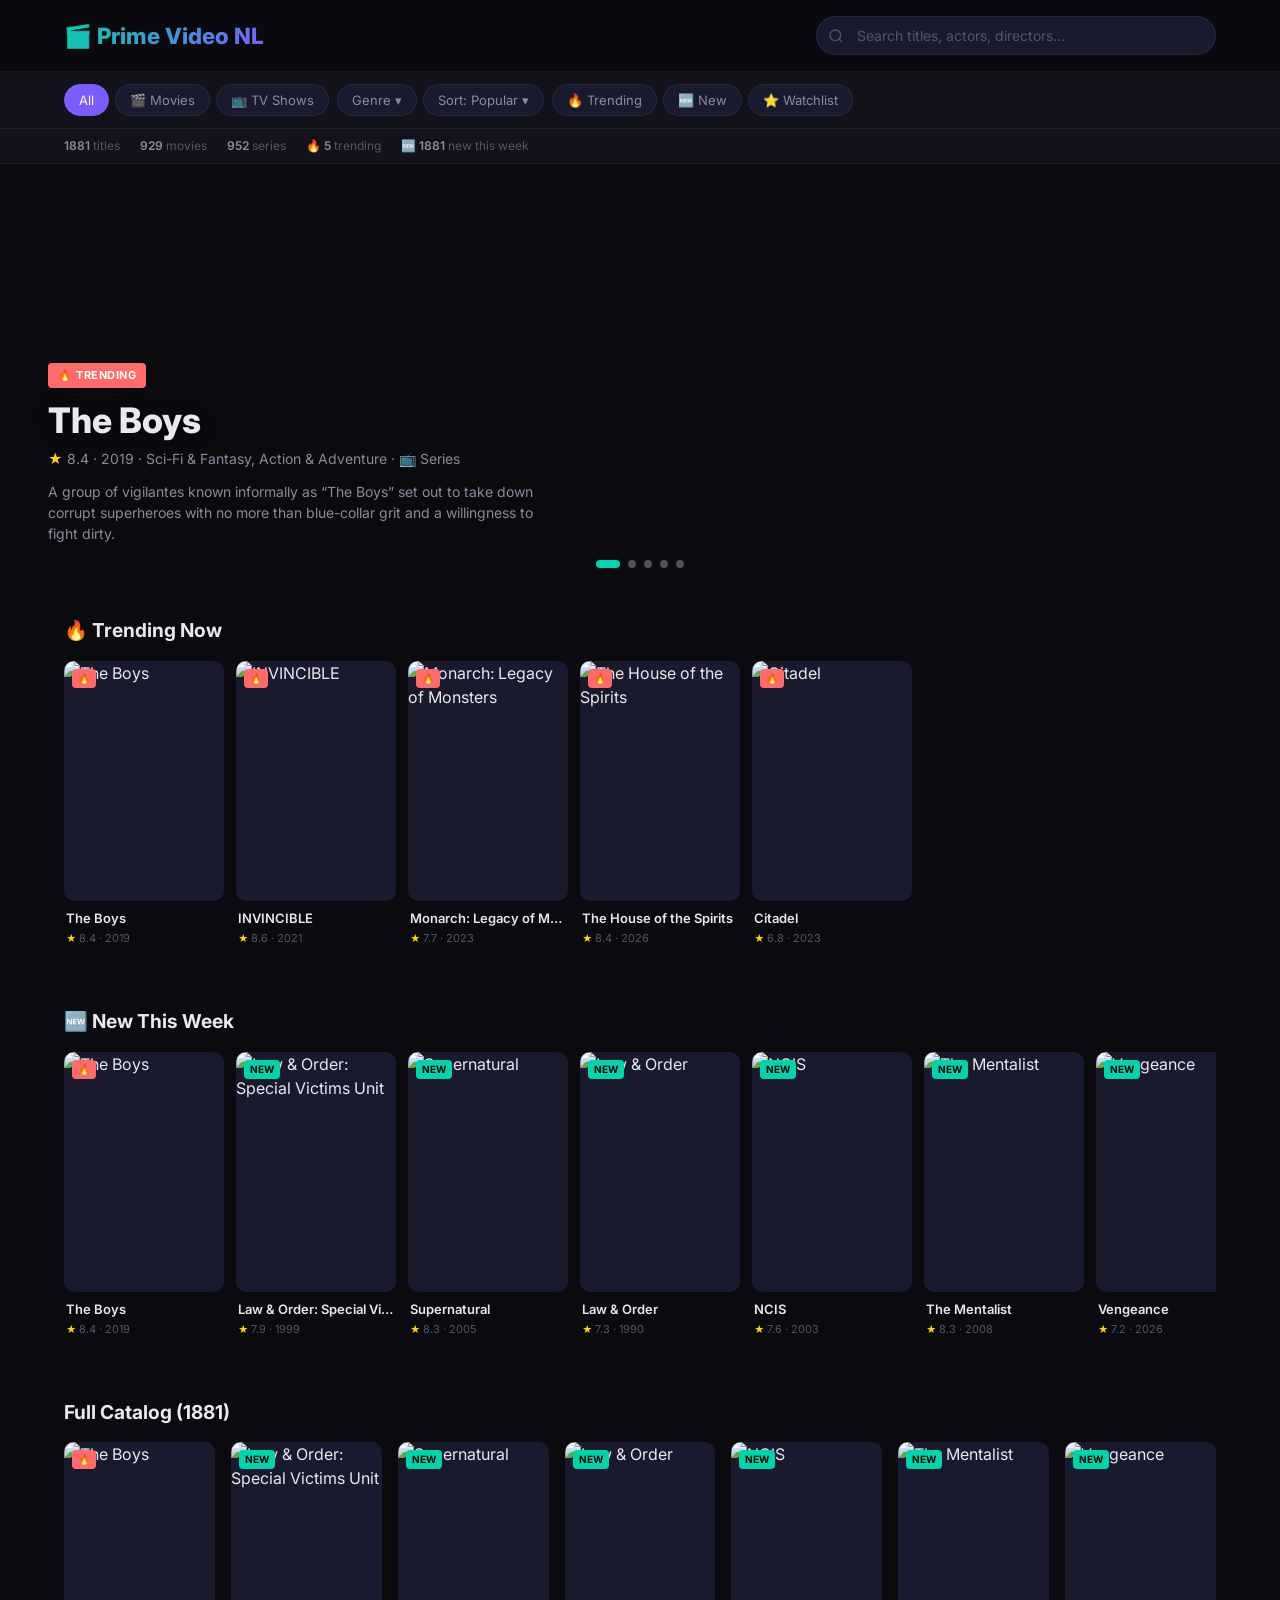
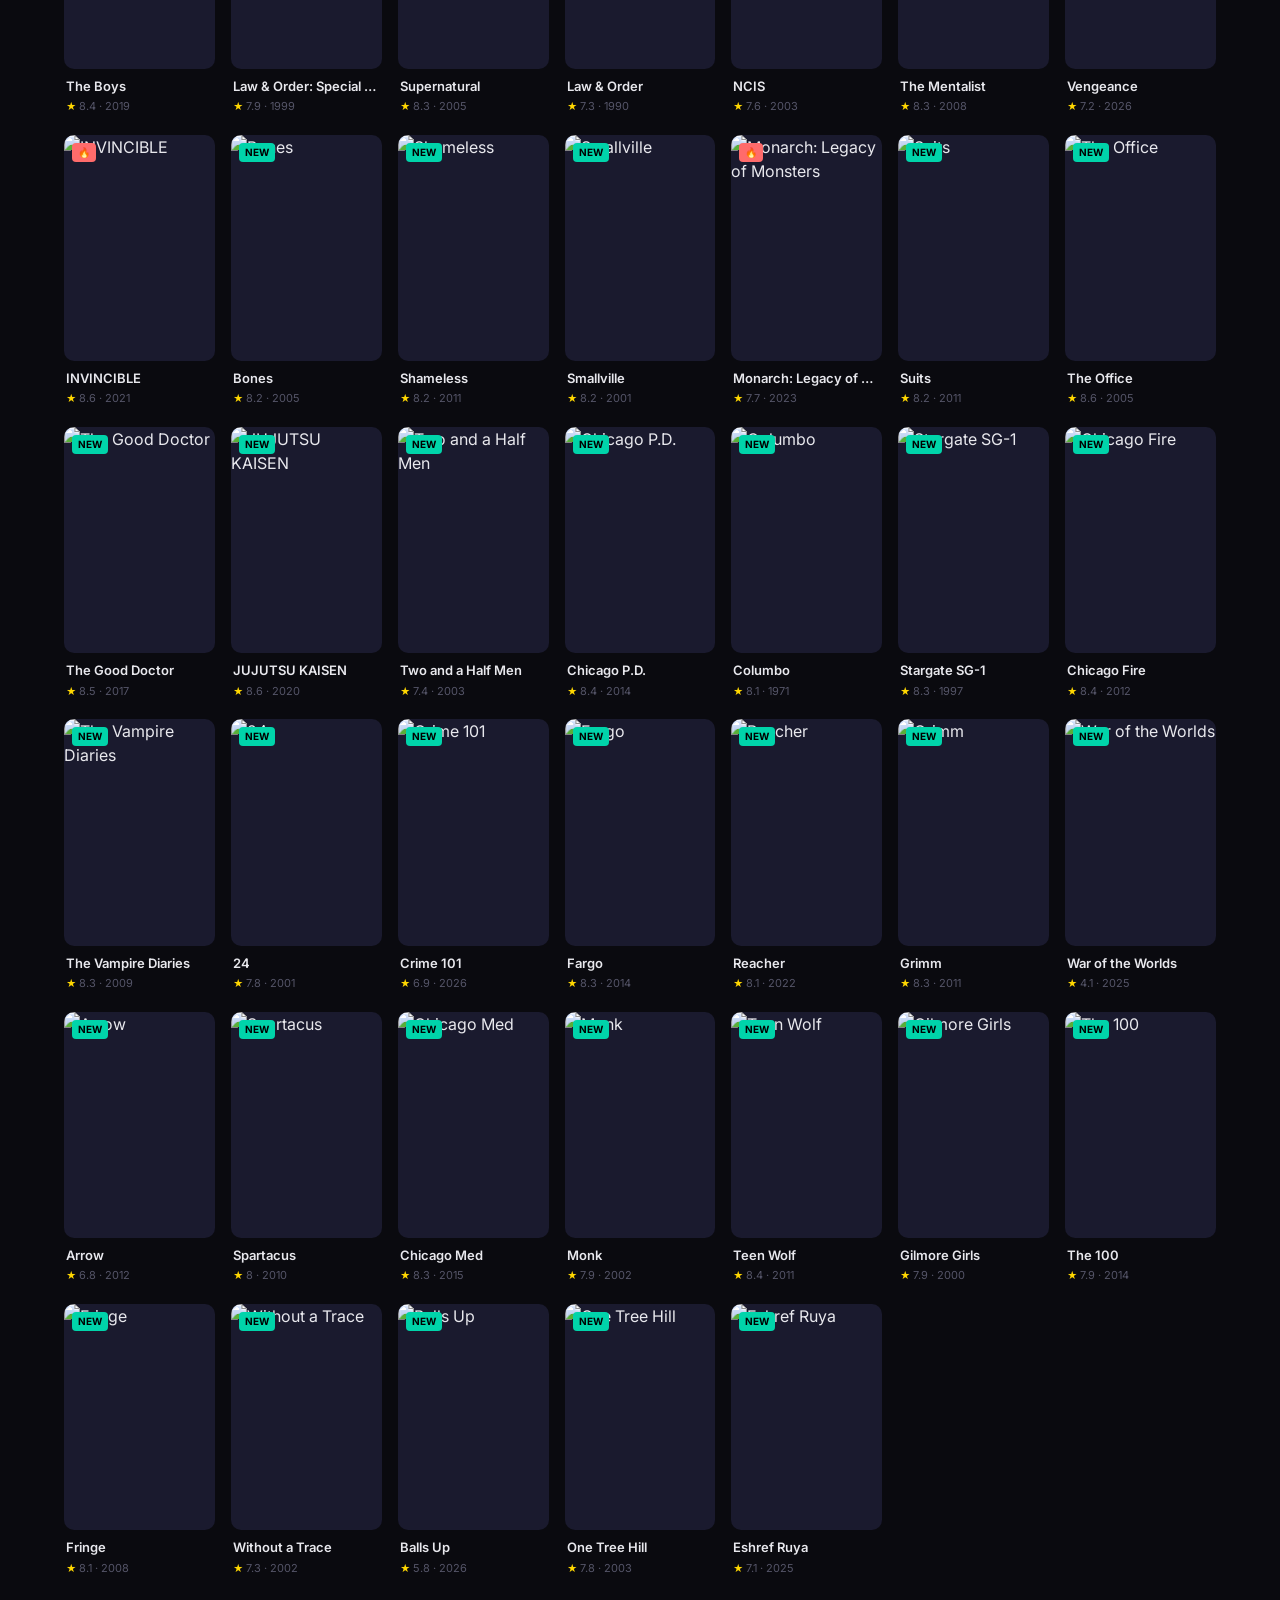
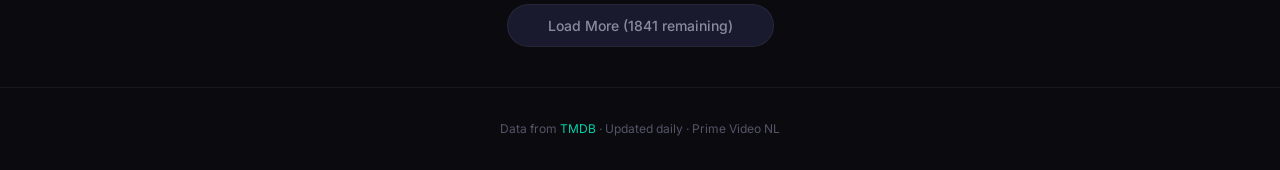
==== index.html @ 51426abf "deploy: a7b4144f5200e7c474546b7147418ed221a0f0f1" ====
<!DOCTYPE html>
<html lang="en">
<head>
    <meta charset="UTF-8">
    <meta name="viewport" content="width=device-width, initial-scale=1.0">
    <title>Prime Video NL — What's New</title>
    <meta name="description" content="Browse the full Amazon Prime Video Netherlands catalog. Discover new movies, trending series, and hidden gems updated daily.">
    <link rel="preconnect" href="https://fonts.googleapis.com">
    <link rel="preconnect" href="https://fonts.gstatic.com" crossorigin>
    <link href="https://fonts.googleapis.com/css2?family=Inter:wght@400;500;600;700;800&display=swap" rel="stylesheet">
    <link rel="stylesheet" href="style.css">
</head>
<body>
    <!-- Header -->
    <header class="header" id="header">
        <div class="header-inner">
            <h1 class="logo">🎬 Prime Video NL</h1>
            <div class="header-actions">
                <div class="search-box">
                    <svg class="search-icon" viewBox="0 0 24 24" fill="none" stroke="currentColor" stroke-width="2"><circle cx="11" cy="11" r="8"/><path d="m21 21-4.35-4.35"/></svg>
                    <input type="text" id="searchInput" placeholder="Search titles, actors, directors…" autocomplete="off">
                </div>
            </div>
        </div>
    </header>

    <!-- Filters -->
    <nav class="filters" id="filters">
        <div class="filters-inner">
            <div class="filter-group">
                <button class="filter-btn active" data-filter="all" id="filterAll">All</button>
                <button class="filter-btn" data-filter="movie" id="filterMovies">🎬 Movies</button>
                <button class="filter-btn" data-filter="tv" id="filterTV">📺 TV Shows</button>
            </div>
            <div class="filter-group">
                <div class="dropdown" id="genreDropdown">
                    <button class="dropdown-btn" id="genreBtn">Genre ▾</button>
                    <div class="dropdown-menu" id="genreMenu"></div>
                </div>
                <div class="dropdown" id="sortDropdown">
                    <button class="dropdown-btn" id="sortBtn">Sort: Popular ▾</button>
                    <div class="dropdown-menu" id="sortMenu">
                        <button class="dropdown-item active" data-sort="popularity">Popular</button>
                        <button class="dropdown-item" data-sort="rating">Top Rated</button>
                        <button class="dropdown-item" data-sort="newest">Newest</button>
                        <button class="dropdown-item" data-sort="az">A → Z</button>
                    </div>
                </div>
            </div>
            <div class="filter-group">
                <button class="filter-btn" id="filterTrending" data-filter="trending">🔥 Trending</button>
                <button class="filter-btn" id="filterNew" data-filter="new">🆕 New</button>
                <button class="filter-btn" id="filterWatchlist" data-filter="watchlist">⭐ Watchlist</button>
            </div>
        </div>
    </nav>

    <!-- Stats Bar -->
    <div class="stats-bar" id="statsBar">
        <div class="stats-inner">
            <span class="stat" id="statTotal"></span>
            <span class="stat" id="statMovies"></span>
            <span class="stat" id="statShows"></span>
            <span class="stat" id="statTrending"></span>
            <span class="stat" id="statNew"></span>
        </div>
    </div>

    <!-- Hero Carousel (Trending) -->
    <section class="hero-section" id="heroSection">
        <div class="hero-carousel" id="heroCarousel"></div>
        <div class="hero-dots" id="heroDots"></div>
    </section>

    <!-- Trending Row -->
    <section class="section" id="trendingSection">
        <h2 class="section-title">🔥 Trending Now</h2>
        <div class="scroll-row" id="trendingRow"></div>
    </section>

    <!-- New This Week -->
    <section class="section" id="newSection">
        <h2 class="section-title">🆕 New This Week</h2>
        <div class="scroll-row" id="newRow"></div>
    </section>

    <!-- Full Catalog Grid -->
    <section class="section" id="catalogSection">
        <h2 class="section-title" id="catalogTitle">Full Catalog</h2>
        <div class="poster-grid" id="catalogGrid"></div>
        <div class="load-more-wrap">
            <button class="load-more-btn" id="loadMoreBtn">Load More</button>
        </div>
    </section>

    <!-- Detail Modal -->
    <div class="modal-overlay" id="modalOverlay">
        <div class="modal" id="modal">
            <button class="modal-close" id="modalClose">✕</button>
            <div class="modal-backdrop" id="modalBackdrop"></div>
            <div class="modal-content" id="modalContent"></div>
        </div>
    </div>

    <!-- Footer -->
    <footer class="footer">
        <p>Data from <a href="https://www.themoviedb.org/" target="_blank" rel="noopener">TMDB</a> · Updated daily · Prime Video NL</p>
    </footer>

    <script src="app.js"></script>
</body>
</html>
---- style.css ----
/* ── Design Tokens ────────────────────────────────────────────── */
:root {
    --bg-primary: #0a0a0f;
    --bg-secondary: #12121a;
    --bg-card: #1a1a2e;
    --bg-card-hover: #222240;
    --text-primary: #e8e8ed;
    --text-secondary: #8b8b9e;
    --text-muted: #555568;
    --accent-primary: #00d4aa;
    --accent-secondary: #7c5cfc;
    --accent-hot: #ff6b6b;
    --accent-gold: #ffd700;
    --border-subtle: rgba(255, 255, 255, 0.06);
    --glass: rgba(18, 18, 26, 0.85);
    --glass-border: rgba(255, 255, 255, 0.08);
    --radius-sm: 6px;
    --radius-md: 10px;
    --radius-lg: 16px;
    --shadow-card: 0 4px 24px rgba(0, 0, 0, 0.4);
    --shadow-hover: 0 8px 40px rgba(124, 92, 252, 0.15);
    --transition: 0.25s cubic-bezier(0.4, 0, 0.2, 1);
}

/* ── Reset & Base ─────────────────────────────────────────────── */
*, *::before, *::after { box-sizing: border-box; margin: 0; padding: 0; }

html {
    scroll-behavior: smooth;
    -webkit-font-smoothing: antialiased;
}

body {
    font-family: 'Inter', -apple-system, BlinkMacSystemFont, 'Segoe UI', sans-serif;
    background: var(--bg-primary);
    color: var(--text-primary);
    line-height: 1.5;
    min-height: 100vh;
}

a { color: var(--accent-primary); text-decoration: none; }
a:hover { text-decoration: underline; }

/* ── Header ───────────────────────────────────────────────────── */
.header {
    background: linear-gradient(180deg, rgba(10, 10, 15, 0.95), rgba(10, 10, 15, 0.8));
    backdrop-filter: blur(20px);
    border-bottom: 1px solid var(--border-subtle);
    position: sticky;
    top: 0;
    z-index: 100;
}

.header-inner {
    max-width: 1200px;
    margin: 0 auto;
    padding: 16px 24px;
    display: flex;
    align-items: center;
    justify-content: space-between;
    gap: 16px;
    flex-wrap: wrap;
}

.logo {
    font-size: 1.4rem;
    font-weight: 800;
    background: linear-gradient(135deg, var(--accent-primary), var(--accent-secondary));
    -webkit-background-clip: text;
    -webkit-text-fill-color: transparent;
    background-clip: text;
    white-space: nowrap;
}

.header-actions {
    display: flex;
    align-items: center;
    gap: 12px;
    flex: 1;
    max-width: 400px;
}

.search-box {
    position: relative;
    flex: 1;
}

.search-icon {
    position: absolute;
    left: 12px;
    top: 50%;
    transform: translateY(-50%);
    width: 16px;
    height: 16px;
    color: var(--text-muted);
    pointer-events: none;
}

.search-box input {
    width: 100%;
    padding: 10px 16px 10px 40px;
    background: var(--bg-card);
    border: 1px solid var(--border-subtle);
    border-radius: 24px;
    color: var(--text-primary);
    font-size: 14px;
    font-family: inherit;
    outline: none;
    transition: var(--transition);
}

.search-box input:focus {
    border-color: var(--accent-secondary);
    box-shadow: 0 0 0 3px rgba(124, 92, 252, 0.15);
}

.search-box input::placeholder { color: var(--text-muted); }

/* ── Filters ──────────────────────────────────────────────────── */
.filters {
    background: var(--bg-secondary);
    border-bottom: 1px solid var(--border-subtle);
    position: sticky;
    top: 60px;
    z-index: 90;
}

.filters-inner {
    max-width: 1200px;
    margin: 0 auto;
    padding: 12px 24px;
    display: flex;
    gap: 8px;
    align-items: center;
    flex-wrap: wrap;
}

.filter-group {
    display: flex;
    gap: 6px;
    align-items: center;
}

.filter-btn {
    padding: 7px 14px;
    background: var(--bg-card);
    border: 1px solid var(--border-subtle);
    border-radius: 20px;
    color: var(--text-secondary);
    font-size: 13px;
    font-family: inherit;
    cursor: pointer;
    transition: var(--transition);
    white-space: nowrap;
}

.filter-btn:hover {
    background: var(--bg-card-hover);
    color: var(--text-primary);
}

.filter-btn.active {
    background: var(--accent-secondary);
    border-color: var(--accent-secondary);
    color: #fff;
}

/* Dropdown */
.dropdown {
    position: relative;
}

.dropdown-btn {
    padding: 7px 14px;
    background: var(--bg-card);
    border: 1px solid var(--border-subtle);
    border-radius: 20px;
    color: var(--text-secondary);
    font-size: 13px;
    font-family: inherit;
    cursor: pointer;
    transition: var(--transition);
    white-space: nowrap;
}

.dropdown-btn:hover {
    background: var(--bg-card-hover);
    color: var(--text-primary);
}

.dropdown-menu {
    display: none;
    position: absolute;
    top: calc(100% + 6px);
    left: 0;
    min-width: 180px;
    max-height: 320px;
    overflow-y: auto;
    background: var(--bg-card);
    border: 1px solid var(--glass-border);
    border-radius: var(--radius-md);
    box-shadow: var(--shadow-card);
    z-index: 9999;
    padding: 4px;
}

.dropdown.open .dropdown-menu { display: block; }

.dropdown-item {
    display: block;
    width: 100%;
    padding: 8px 12px;
    background: none;
    border: none;
    border-radius: var(--radius-sm);
    color: var(--text-secondary);
    font-size: 13px;
    font-family: inherit;
    text-align: left;
    cursor: pointer;
    transition: var(--transition);
}

.dropdown-item:hover {
    background: var(--bg-card-hover);
    color: var(--text-primary);
}

.dropdown-item.active {
    color: var(--accent-primary);
    font-weight: 600;
}

/* ── Stats Bar ────────────────────────────────────────────────── */
.stats-bar {
    background: var(--bg-secondary);
    border-bottom: 1px solid var(--border-subtle);
}

.stats-inner {
    max-width: 1200px;
    margin: 0 auto;
    padding: 8px 24px;
    display: flex;
    gap: 20px;
    flex-wrap: wrap;
}

.stat {
    font-size: 12px;
    color: var(--text-muted);
}

.stat strong {
    color: var(--text-secondary);
    font-weight: 600;
}

/* ── Hero Carousel ────────────────────────────────────────────── */
.hero-section {
    position: relative;
    overflow: hidden;
    height: 420px;
}

.hero-carousel {
    display: flex;
    transition: transform 0.6s cubic-bezier(0.4, 0, 0.2, 1);
    height: 100%;
}

.hero-slide {
    min-width: 100%;
    position: relative;
    display: flex;
    align-items: flex-end;
}

.hero-slide-bg {
    position: absolute;
    inset: 0;
    background-size: cover;
    background-position: center top;
}

.hero-slide-bg::after {
    content: '';
    position: absolute;
    inset: 0;
    background: linear-gradient(0deg, var(--bg-primary) 0%, rgba(10,10,15,0.4) 50%, rgba(10,10,15,0.2) 100%);
}

.hero-slide-content {
    position: relative;
    z-index: 2;
    padding: 40px 48px;
    max-width: 600px;
}

.hero-badge {
    display: inline-block;
    padding: 4px 10px;
    background: var(--accent-hot);
    border-radius: 4px;
    font-size: 11px;
    font-weight: 700;
    text-transform: uppercase;
    letter-spacing: 0.5px;
    color: #fff;
    margin-bottom: 12px;
}

.hero-title {
    font-size: 2.2rem;
    font-weight: 800;
    line-height: 1.15;
    margin-bottom: 8px;
    text-shadow: 0 2px 12px rgba(0,0,0,0.5);
}

.hero-meta {
    font-size: 14px;
    color: var(--text-secondary);
    margin-bottom: 12px;
}

.hero-meta .rating-star { color: var(--accent-gold); }

.hero-overview {
    font-size: 14px;
    color: var(--text-secondary);
    line-height: 1.5;
    display: -webkit-box;
    -webkit-line-clamp: 3;
    -webkit-box-orient: vertical;
    overflow: hidden;
}

.hero-dots {
    position: absolute;
    bottom: 16px;
    left: 50%;
    transform: translateX(-50%);
    display: flex;
    gap: 8px;
    z-index: 5;
}

.hero-dot {
    width: 8px;
    height: 8px;
    border-radius: 50%;
    background: rgba(255,255,255,0.3);
    cursor: pointer;
    transition: var(--transition);
}

.hero-dot.active {
    background: var(--accent-primary);
    width: 24px;
    border-radius: 4px;
}

/* ── Sections ─────────────────────────────────────────────────── */
.section {
    max-width: 1200px;
    margin: 0 auto;
    padding: 32px 24px 16px;
}

.section-title {
    font-size: 1.2rem;
    font-weight: 700;
    margin-bottom: 16px;
    color: var(--text-primary);
}

/* ── Scroll Row (Netflix-style) ───────────────────────────────── */
.scroll-row {
    display: flex;
    gap: 12px;
    overflow-x: auto;
    scroll-snap-type: x mandatory;
    -webkit-overflow-scrolling: touch;
    padding-bottom: 8px;
}

.scroll-row::-webkit-scrollbar { height: 4px; }
.scroll-row::-webkit-scrollbar-track { background: transparent; }
.scroll-row::-webkit-scrollbar-thumb { background: var(--border-subtle); border-radius: 2px; }

/* ── Poster Card ──────────────────────────────────────────────── */
.poster-card {
    flex-shrink: 0;
    width: 160px;
    scroll-snap-align: start;
    cursor: pointer;
    transition: var(--transition);
    position: relative;
}

.poster-card:hover {
    transform: scale(1.05);
    z-index: 5;
}

.poster-card:hover .poster-img {
    box-shadow: var(--shadow-hover);
}

.poster-img {
    width: 100%;
    aspect-ratio: 2/3;
    object-fit: cover;
    border-radius: var(--radius-md);
    background: var(--bg-card);
    display: block;
    transition: var(--transition);
}

.poster-info {
    padding: 8px 2px 4px;
}

.poster-title {
    font-size: 13px;
    font-weight: 600;
    color: var(--text-primary);
    white-space: nowrap;
    overflow: hidden;
    text-overflow: ellipsis;
}

.poster-meta {
    font-size: 11px;
    color: var(--text-muted);
    margin-top: 2px;
}

.poster-meta .rating-star { color: var(--accent-gold); font-size: 10px; }

/* Badges on poster */
.poster-badge {
    position: absolute;
    top: 8px;
    left: 8px;
    padding: 2px 6px;
    border-radius: 4px;
    font-size: 10px;
    font-weight: 700;
    z-index: 3;
}

.badge-trending {
    background: var(--accent-hot);
    color: #fff;
}

.badge-new {
    background: var(--accent-primary);
    color: #000;
}

.poster-watchlist {
    position: absolute;
    top: 8px;
    right: 8px;
    width: 28px;
    height: 28px;
    background: rgba(0,0,0,0.6);
    border: none;
    border-radius: 50%;
    color: var(--text-muted);
    font-size: 14px;
    cursor: pointer;
    display: flex;
    align-items: center;
    justify-content: center;
    transition: var(--transition);
    z-index: 3;
    opacity: 0;
}

.poster-card:hover .poster-watchlist { opacity: 1; }

.poster-watchlist.saved {
    color: var(--accent-gold);
    opacity: 1;
}

.poster-no-image {
    width: 100%;
    aspect-ratio: 2/3;
    background: var(--bg-card);
    border-radius: var(--radius-md);
    display: flex;
    align-items: center;
    justify-content: center;
    color: var(--text-muted);
    font-size: 32px;
}

/* ── Poster Grid ──────────────────────────────────────────────── */
.poster-grid {
    display: grid;
    grid-template-columns: repeat(auto-fill, minmax(150px, 1fr));
    gap: 16px;
}

.poster-grid .poster-card {
    width: 100%;
}

/* ── Load More ────────────────────────────────────────────────── */
.load-more-wrap {
    text-align: center;
    padding: 24px;
}

.load-more-btn {
    padding: 12px 40px;
    background: var(--bg-card);
    border: 1px solid var(--border-subtle);
    border-radius: 24px;
    color: var(--text-secondary);
    font-size: 14px;
    font-family: inherit;
    font-weight: 500;
    cursor: pointer;
    transition: var(--transition);
}

.load-more-btn:hover {
    background: var(--accent-secondary);
    border-color: var(--accent-secondary);
    color: #fff;
}

.load-more-btn:disabled {
    opacity: 0.4;
    cursor: default;
}

/* ── Modal ────────────────────────────────────────────────────── */
.modal-overlay {
    display: none;
    position: fixed;
    inset: 0;
    background: rgba(0, 0, 0, 0.8);
    z-index: 1000;
    align-items: center;
    justify-content: center;
    padding: 20px;
}

.modal-overlay.open {
    display: flex;
}

.modal {
    position: relative;
    max-width: 800px;
    width: 100%;
    max-height: 90vh;
    overflow-y: auto;
    background: var(--bg-secondary);
    border-radius: var(--radius-lg);
    box-shadow: 0 20px 80px rgba(0, 0, 0, 0.6);
}

.modal-close {
    position: absolute;
    top: 16px;
    right: 16px;
    width: 36px;
    height: 36px;
    background: rgba(0, 0, 0, 0.5);
    border: none;
    border-radius: 50%;
    color: #fff;
    font-size: 18px;
    cursor: pointer;
    z-index: 10;
    display: flex;
    align-items: center;
    justify-content: center;
    transition: var(--transition);
}

.modal-close:hover { background: rgba(255, 255, 255, 0.2); }

.modal-backdrop {
    width: 100%;
    height: 300px;
    background-size: cover;
    background-position: center;
    position: relative;
}

.modal-backdrop::after {
    content: '';
    position: absolute;
    bottom: 0;
    left: 0;
    right: 0;
    height: 120px;
    background: linear-gradient(transparent, var(--bg-secondary));
}

.modal-content {
    padding: 0 32px 32px;
    margin-top: -40px;
    position: relative;
    z-index: 2;
}

.modal-title {
    font-size: 1.8rem;
    font-weight: 800;
    margin-bottom: 8px;
}

.modal-meta {
    display: flex;
    gap: 12px;
    flex-wrap: wrap;
    margin-bottom: 16px;
    font-size: 14px;
    color: var(--text-secondary);
}

.modal-rating {
    color: var(--accent-gold);
    font-weight: 600;
}

.modal-genre-tag {
    display: inline-block;
    padding: 3px 10px;
    background: var(--bg-card);
    border-radius: 12px;
    font-size: 12px;
    color: var(--text-secondary);
    margin: 2px 2px;
}

.modal-overview {
    font-size: 15px;
    line-height: 1.7;
    color: var(--text-secondary);
    margin-bottom: 20px;
}

.modal-cast {
    margin-bottom: 16px;
}

.modal-cast-label {
    font-size: 13px;
    color: var(--text-muted);
    text-transform: uppercase;
    letter-spacing: 0.5px;
    margin-bottom: 4px;
}

.modal-cast-names {
    font-size: 14px;
    color: var(--text-secondary);
}

.modal-trailer {
    margin-top: 20px;
}

.modal-trailer iframe {
    width: 100%;
    aspect-ratio: 16/9;
    border: none;
    border-radius: var(--radius-md);
}

.modal-actions {
    display: flex;
    gap: 12px;
    margin-top: 20px;
}

.modal-watchlist-btn {
    padding: 10px 24px;
    background: var(--accent-secondary);
    border: none;
    border-radius: var(--radius-md);
    color: #fff;
    font-size: 14px;
    font-family: inherit;
    font-weight: 600;
    cursor: pointer;
    transition: var(--transition);
}

.modal-watchlist-btn:hover { filter: brightness(1.15); }
.modal-watchlist-btn.saved { background: var(--accent-gold); color: #000; }

/* ── Footer ───────────────────────────────────────────────────── */
.footer {
    text-align: center;
    padding: 32px 24px;
    border-top: 1px solid var(--border-subtle);
    color: var(--text-muted);
    font-size: 12px;
}

/* ── Responsive ───────────────────────────────────────────────── */
@media (max-width: 768px) {
    .header-inner { padding: 12px 16px; }
    .logo { font-size: 1.1rem; }
    .header-actions { max-width: 100%; }

    .filters-inner { padding: 10px 16px; gap: 6px; }

    .hero-section { height: 320px; }
    .hero-title { font-size: 1.5rem; }
    .hero-slide-content { padding: 24px 20px; }

    .section { padding: 24px 16px 12px; }
    .poster-card { width: 130px; }

    .poster-grid {
        grid-template-columns: repeat(auto-fill, minmax(120px, 1fr));
        gap: 10px;
    }

    .modal-content { padding: 0 20px 20px; }
    .modal-title { font-size: 1.4rem; }
    .modal-backdrop { height: 200px; }
}

@media (max-width: 480px) {
    .poster-grid {
        grid-template-columns: repeat(3, 1fr);
        gap: 8px;
    }
    .poster-card { width: 110px; }
    .poster-title { font-size: 11px; }
}

/* ── Animations ───────────────────────────────────────────────── */
@keyframes fadeInUp {
    from { opacity: 0; transform: translateY(20px); }
    to { opacity: 1; transform: translateY(0); }
}

.poster-card {
    animation: fadeInUp 0.4s ease forwards;
    opacity: 0;
}

.poster-grid .poster-card:nth-child(1) { animation-delay: 0.02s; }
.poster-grid .poster-card:nth-child(2) { animation-delay: 0.04s; }
.poster-grid .poster-card:nth-child(3) { animation-delay: 0.06s; }
.poster-grid .poster-card:nth-child(4) { animation-delay: 0.08s; }
.poster-grid .poster-card:nth-child(5) { animation-delay: 0.10s; }
.poster-grid .poster-card:nth-child(6) { animation-delay: 0.12s; }
.poster-grid .poster-card:nth-child(7) { animation-delay: 0.14s; }
.poster-grid .poster-card:nth-child(8) { animation-delay: 0.16s; }
.poster-grid .poster-card:nth-child(9) { animation-delay: 0.18s; }
.poster-grid .poster-card:nth-child(10) { animation-delay: 0.20s; }

/* ── Scrollbar ────────────────────────────────────────────────── */
::-webkit-scrollbar { width: 6px; }
::-webkit-scrollbar-track { background: var(--bg-primary); }
::-webkit-scrollbar-thumb { background: var(--border-subtle); border-radius: 3px; }
::-webkit-scrollbar-thumb:hover { background: var(--text-muted); }

/* ── No results ───────────────────────────────────────────────── */
.no-results {
    text-align: center;
    padding: 60px 24px;
    color: var(--text-muted);
    font-size: 16px;
}

.no-results-icon {
    font-size: 48px;
    margin-bottom: 12px;
}
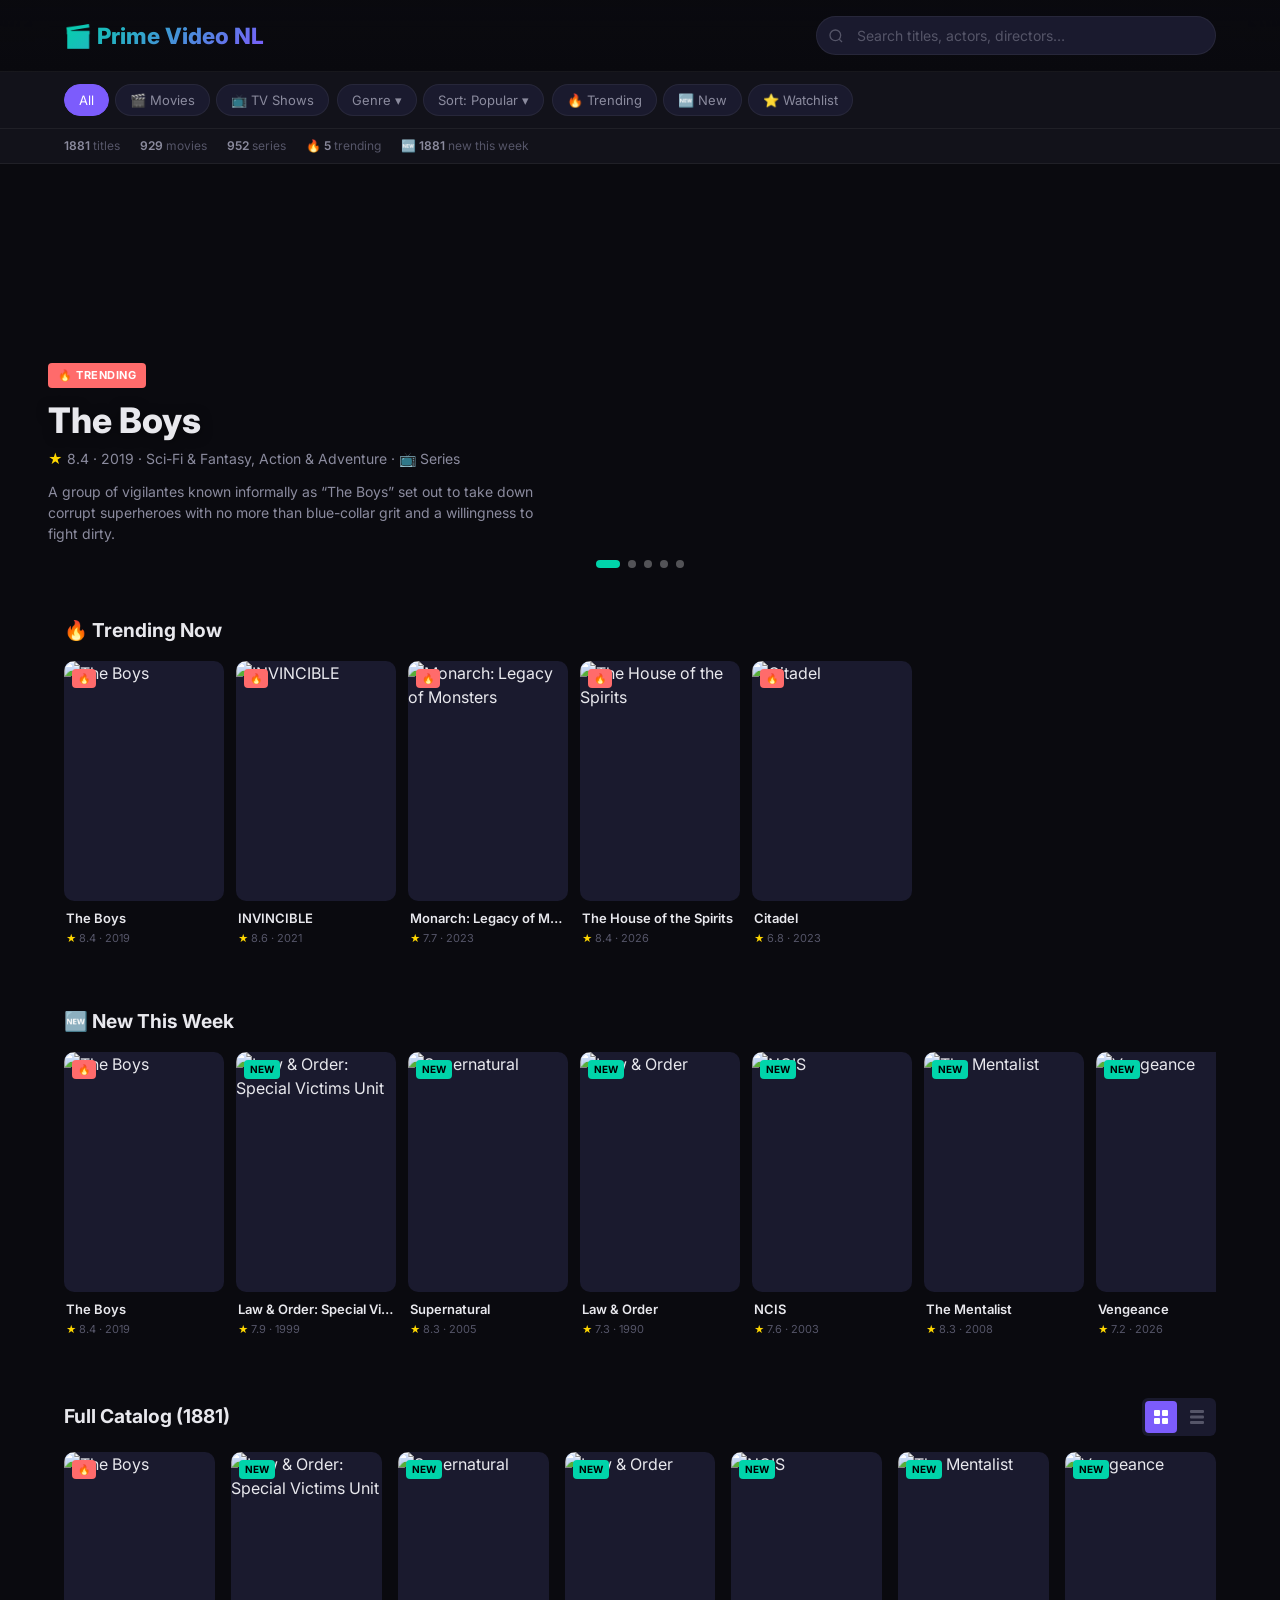
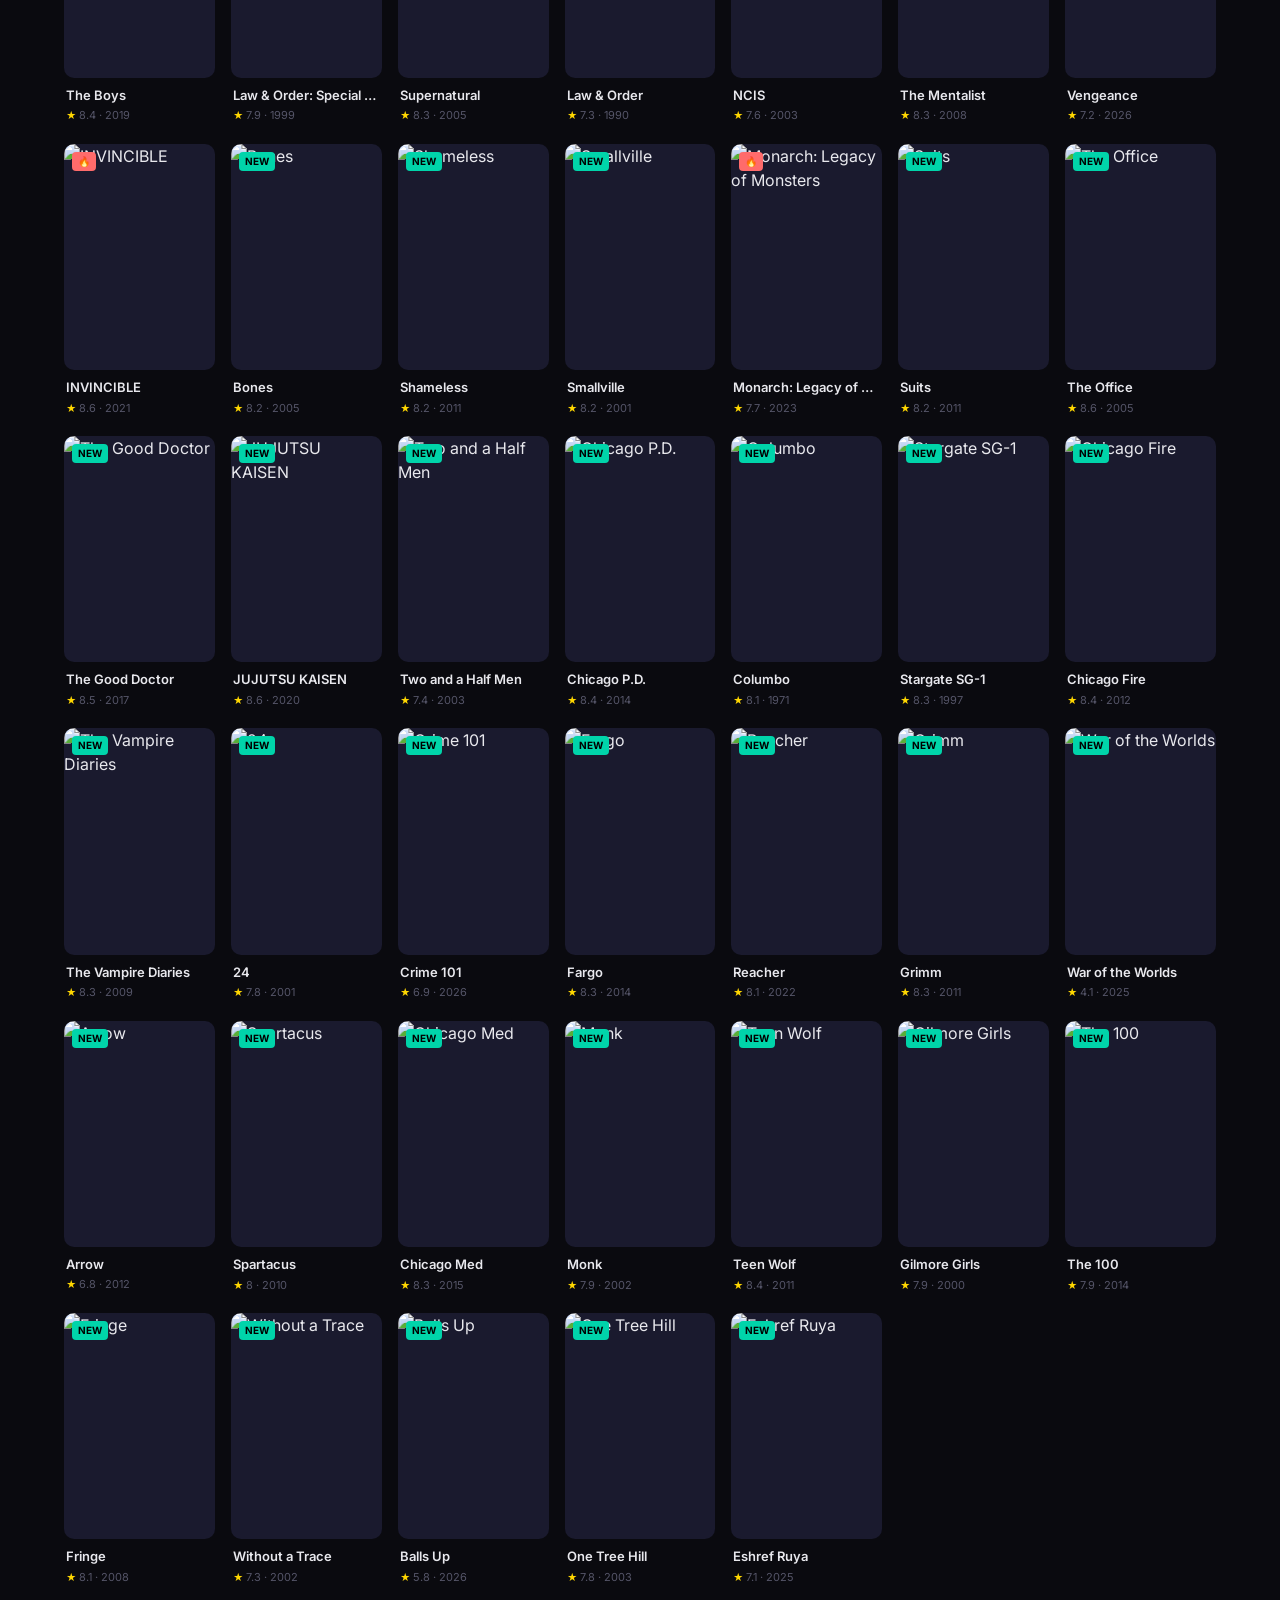
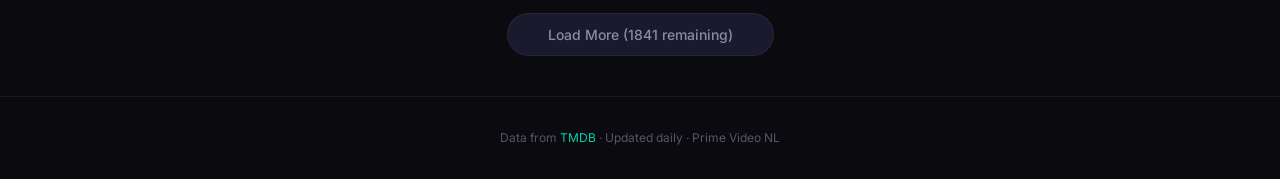
==== commit f7175f32: "deploy: 348602e4ed8fd1acb569a8021c85065c230e9d54" ====
--- a/index.html
+++ b/index.html
@@ -86,7 +86,17 @@
 
     <!-- Full Catalog Grid -->
     <section class="section" id="catalogSection">
-        <h2 class="section-title" id="catalogTitle">Full Catalog</h2>
+        <div class="catalog-header">
+            <h2 class="section-title" id="catalogTitle">Full Catalog</h2>
+            <div class="view-toggle" id="viewToggle">
+                <button class="view-btn active" data-view="grid" id="viewGrid" title="Grid view">
+                    <svg width="16" height="16" viewBox="0 0 16 16" fill="currentColor"><rect x="1" y="1" width="6" height="6" rx="1"/><rect x="9" y="1" width="6" height="6" rx="1"/><rect x="1" y="9" width="6" height="6" rx="1"/><rect x="9" y="9" width="6" height="6" rx="1"/></svg>
+                </button>
+                <button class="view-btn" data-view="list" id="viewList" title="List view">
+                    <svg width="16" height="16" viewBox="0 0 16 16" fill="currentColor"><rect x="1" y="1" width="14" height="3" rx="1"/><rect x="1" y="6.5" width="14" height="3" rx="1"/><rect x="1" y="12" width="14" height="3" rx="1"/></svg>
+                </button>
+            </div>
+        </div>
         <div class="poster-grid" id="catalogGrid"></div>
         <div class="load-more-wrap">
             <button class="load-more-btn" id="loadMoreBtn">Load More</button>
--- a/style.css
+++ b/style.css
@@ -501,6 +501,46 @@
 }
 
 /* ── Poster Grid ──────────────────────────────────────────────── */
+.catalog-header {
+    display: flex;
+    align-items: center;
+    justify-content: space-between;
+    margin-bottom: 16px;
+}
+
+.catalog-header .section-title {
+    margin-bottom: 0;
+}
+
+.view-toggle {
+    display: flex;
+    gap: 4px;
+    background: var(--bg-card);
+    border-radius: var(--radius-sm);
+    padding: 3px;
+}
+
+.view-btn {
+    width: 32px;
+    height: 32px;
+    display: flex;
+    align-items: center;
+    justify-content: center;
+    background: none;
+    border: none;
+    border-radius: 4px;
+    color: var(--text-muted);
+    cursor: pointer;
+    transition: var(--transition);
+}
+
+.view-btn:hover { color: var(--text-secondary); }
+
+.view-btn.active {
+    background: var(--accent-secondary);
+    color: #fff;
+}
+
 .poster-grid {
     display: grid;
     grid-template-columns: repeat(auto-fill, minmax(150px, 1fr));
@@ -509,6 +549,165 @@
 
 .poster-grid .poster-card {
     width: 100%;
+}
+
+/* ── List View ────────────────────────────────────────────────── */
+.poster-grid.list-view {
+    display: flex;
+    flex-direction: column;
+    gap: 8px;
+}
+
+.poster-grid.list-view .poster-card {
+    width: 100%;
+    display: none; /* hide grid cards in list view */
+}
+
+.list-item {
+    display: none; /* hidden in grid view */
+}
+
+.poster-grid.list-view .list-item {
+    display: flex;
+    gap: 14px;
+    padding: 10px 14px;
+    background: var(--bg-card);
+    border-radius: var(--radius-md);
+    cursor: pointer;
+    transition: var(--transition);
+    align-items: center;
+    animation: fadeInUp 0.3s ease forwards;
+    opacity: 0;
+}
+
+.poster-grid.list-view .list-item:hover {
+    background: var(--bg-card-hover);
+    transform: translateX(4px);
+}
+
+.list-item-poster {
+    width: 48px;
+    height: 72px;
+    flex-shrink: 0;
+    border-radius: var(--radius-sm);
+    object-fit: cover;
+    background: var(--bg-secondary);
+}
+
+.list-item-poster-placeholder {
+    width: 48px;
+    height: 72px;
+    flex-shrink: 0;
+    border-radius: var(--radius-sm);
+    background: var(--bg-secondary);
+    display: flex;
+    align-items: center;
+    justify-content: center;
+    color: var(--text-muted);
+    font-size: 18px;
+}
+
+.list-item-body {
+    flex: 1;
+    min-width: 0;
+    display: flex;
+    flex-direction: column;
+    gap: 3px;
+}
+
+.list-item-title-row {
+    display: flex;
+    align-items: center;
+    gap: 8px;
+}
+
+.list-item-title {
+    font-size: 14px;
+    font-weight: 600;
+    color: var(--text-primary);
+    white-space: nowrap;
+    overflow: hidden;
+    text-overflow: ellipsis;
+}
+
+.list-item-badges {
+    display: flex;
+    gap: 4px;
+    flex-shrink: 0;
+}
+
+.list-badge {
+    padding: 1px 5px;
+    border-radius: 3px;
+    font-size: 9px;
+    font-weight: 700;
+    text-transform: uppercase;
+}
+
+.list-badge-trending { background: var(--accent-hot); color: #fff; }
+.list-badge-new { background: var(--accent-primary); color: #000; }
+.list-badge-movie { background: rgba(124,92,252,0.2); color: var(--accent-secondary); }
+.list-badge-tv { background: rgba(0,212,170,0.15); color: var(--accent-primary); }
+
+.list-item-meta {
+    font-size: 12px;
+    color: var(--text-secondary);
+    display: flex;
+    gap: 6px;
+    align-items: center;
+    flex-wrap: wrap;
+}
+
+.list-item-meta .rating-star { color: var(--accent-gold); }
+
+.list-item-overview {
+    font-size: 12px;
+    color: var(--text-muted);
+    line-height: 1.4;
+    display: -webkit-box;
+    -webkit-line-clamp: 2;
+    -webkit-box-orient: vertical;
+    overflow: hidden;
+}
+
+.list-item-right {
+    display: flex;
+    align-items: center;
+    gap: 8px;
+    flex-shrink: 0;
+}
+
+.list-item-rating {
+    font-size: 14px;
+    font-weight: 700;
+    color: var(--accent-gold);
+    min-width: 32px;
+    text-align: center;
+}
+
+.list-item-watchlist {
+    width: 28px;
+    height: 28px;
+    background: none;
+    border: 1px solid var(--border-subtle);
+    border-radius: 50%;
+    color: var(--text-muted);
+    font-size: 13px;
+    cursor: pointer;
+    display: flex;
+    align-items: center;
+    justify-content: center;
+    transition: var(--transition);
+}
+
+.list-item-watchlist:hover { border-color: var(--accent-gold); color: var(--accent-gold); }
+.list-item-watchlist.saved { color: var(--accent-gold); border-color: var(--accent-gold); }
+
+/* List view responsive */
+@media (max-width: 600px) {
+    .list-item-overview { display: none; }
+    .list-item-poster { width: 40px; height: 60px; }
+    .list-item-poster-placeholder { width: 40px; height: 60px; font-size: 14px; }
 }
 
 /* ── Load More ────────────────────────────────────────────────── */
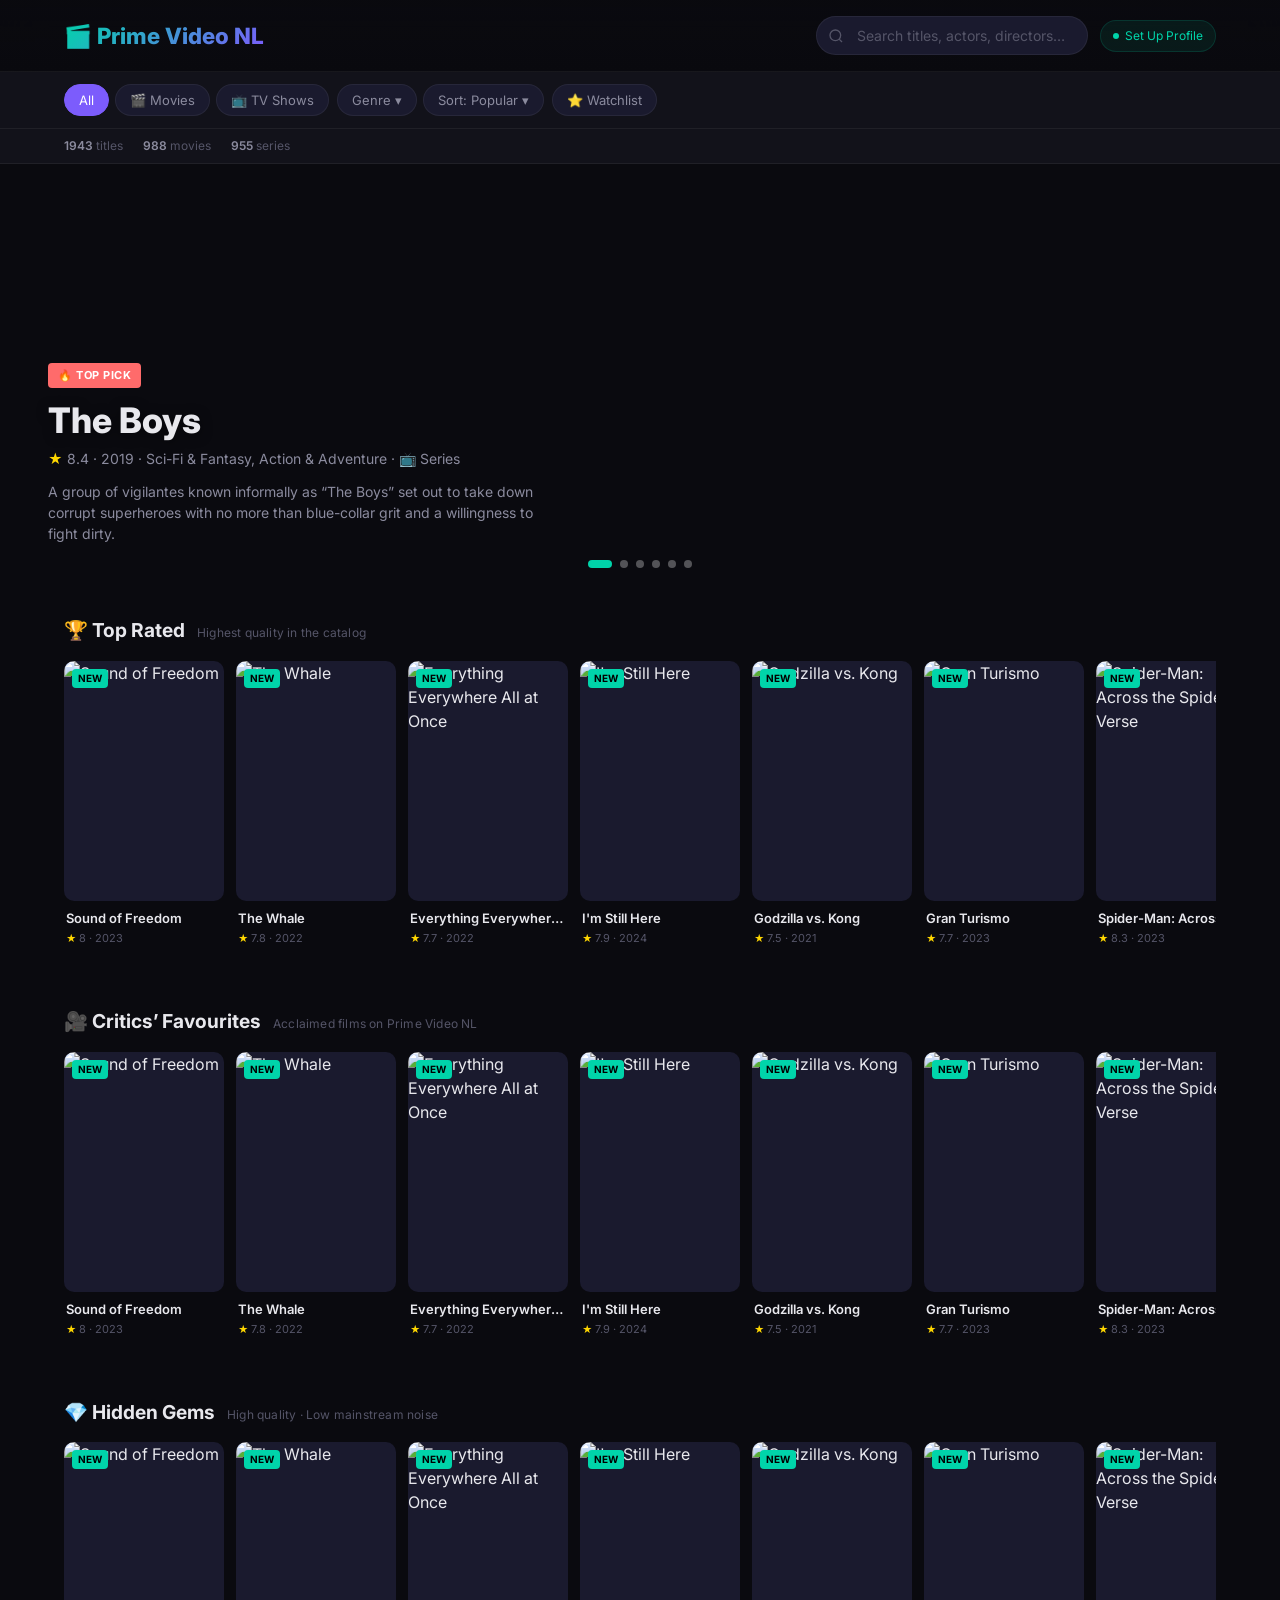
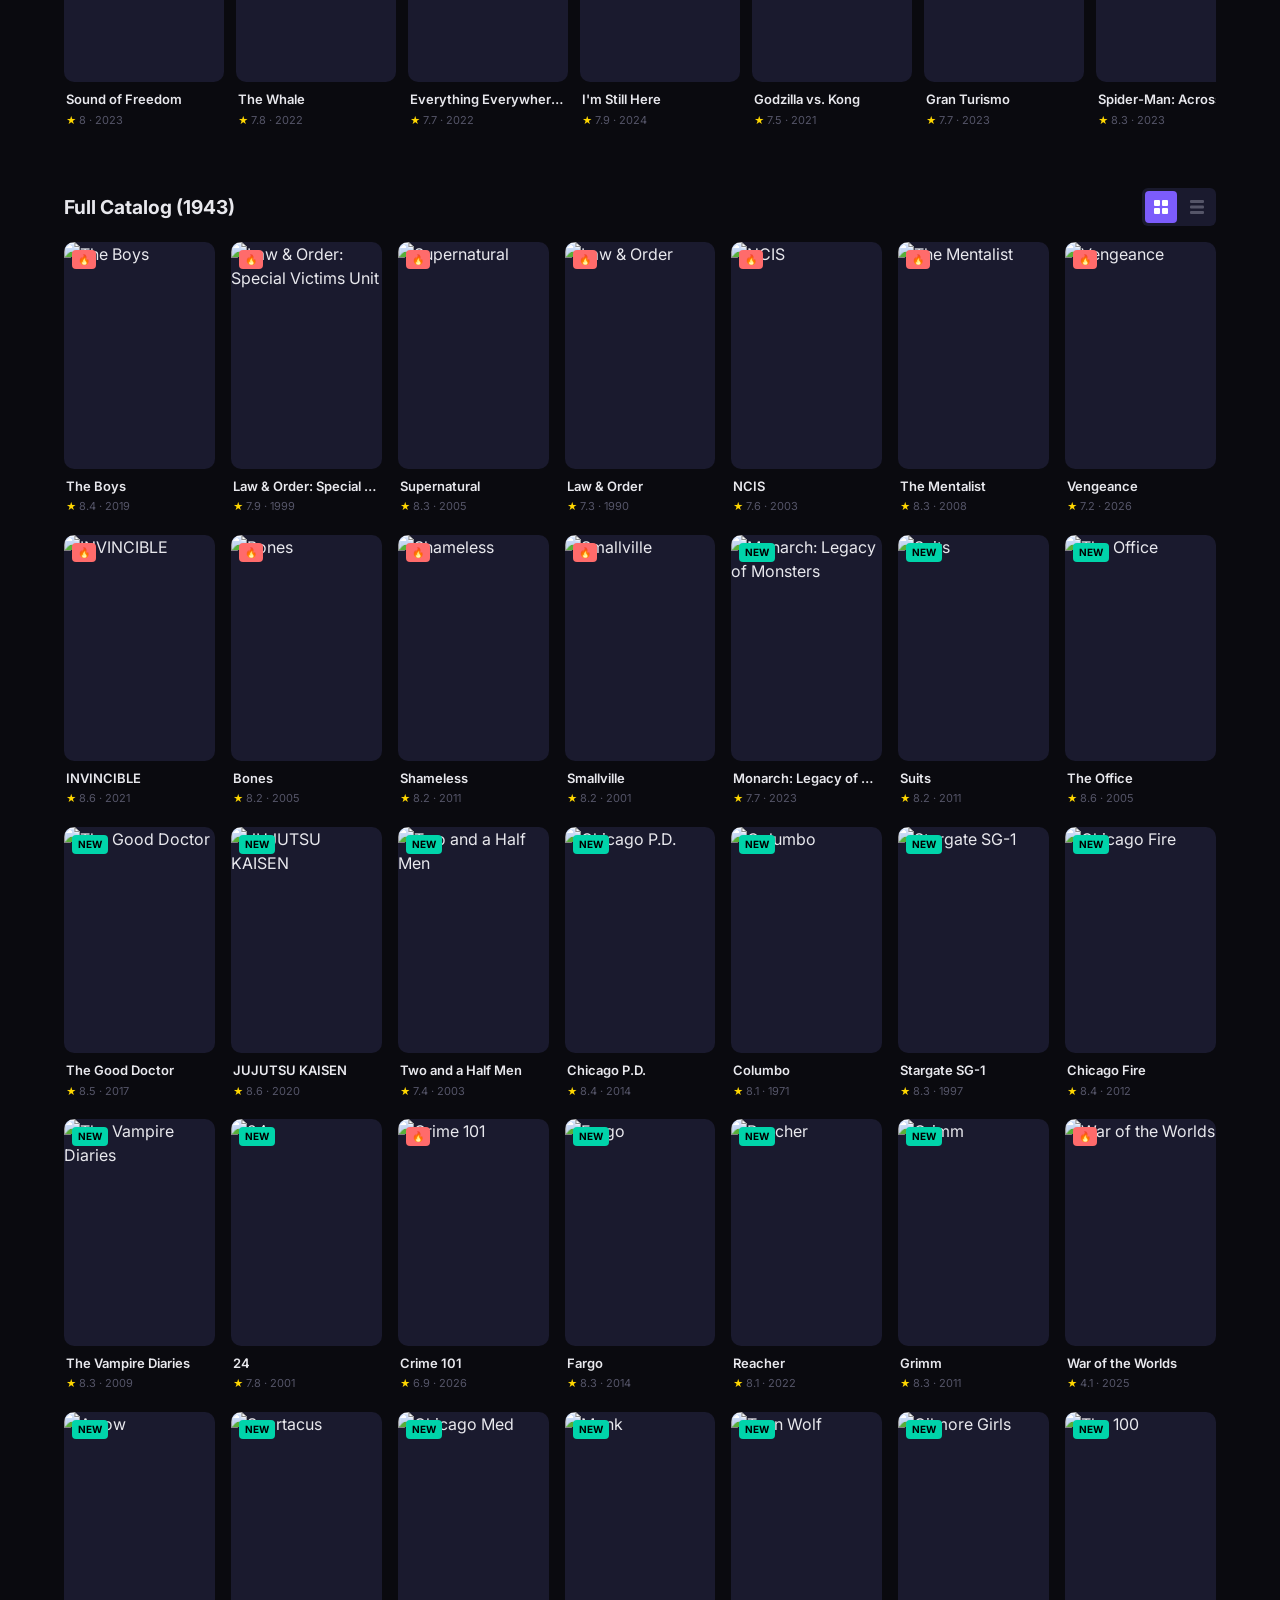
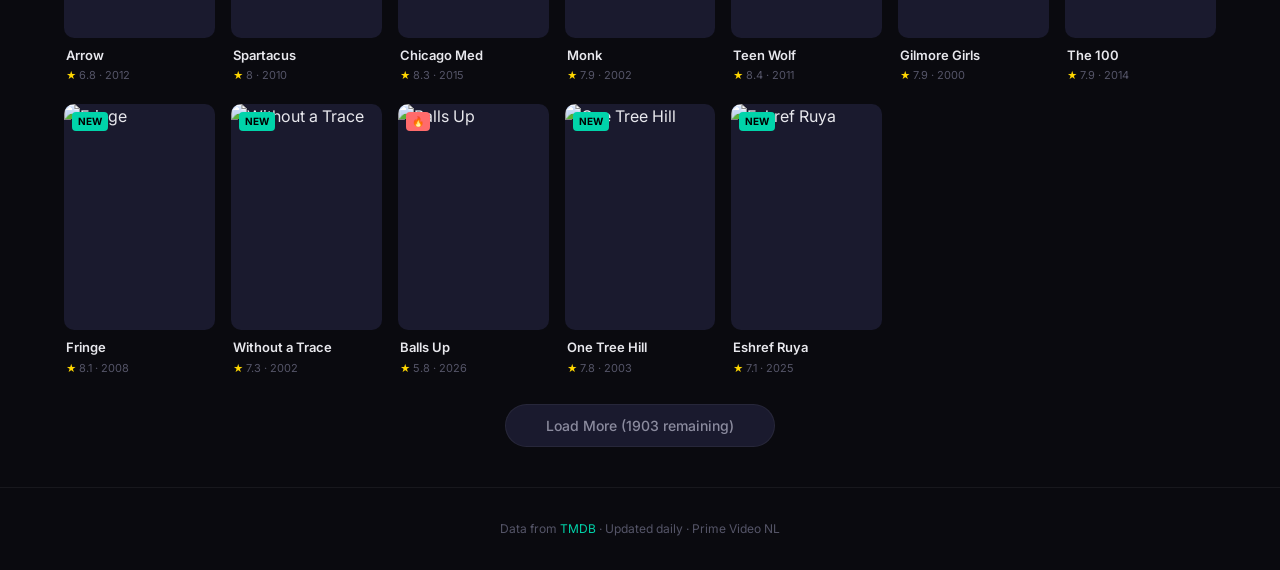
==== commit 92e6cd67: "deploy: 045b137f272df1c74485ea3930f6837d54cc58f5" ====
--- a/index.html
+++ b/index.html
@@ -9,6 +9,7 @@
     <link rel="preconnect" href="https://fonts.gstatic.com" crossorigin>
     <link href="https://fonts.googleapis.com/css2?family=Inter:wght@400;500;600;700;800&display=swap" rel="stylesheet">
     <link rel="stylesheet" href="style.css">
+    <link rel="stylesheet" href="taste.css">
 </head>
 <body>
     <!-- Header -->
@@ -19,6 +20,10 @@
                 <div class="search-box">
                     <svg class="search-icon" viewBox="0 0 24 24" fill="none" stroke="currentColor" stroke-width="2"><circle cx="11" cy="11" r="8"/><path d="m21 21-4.35-4.35"/></svg>
                     <input type="text" id="searchInput" placeholder="Search titles, actors, directors…" autocomplete="off">
+                </div>
+                <div class="taste-indicator" id="tasteIndicator" title="Your taste profile">
+                    <span class="taste-indicator-dot"></span>
+                    <span id="tasteIndicatorLabel">Taste Profile</span>
                 </div>
             </div>
         </div>
@@ -41,6 +46,7 @@
                     <button class="dropdown-btn" id="sortBtn">Sort: Popular ▾</button>
                     <div class="dropdown-menu" id="sortMenu">
                         <button class="dropdown-item active" data-sort="popularity">Popular</button>
+                        <button class="dropdown-item" data-sort="foryou">✨ For You</button>
                         <button class="dropdown-item" data-sort="rating">Top Rated</button>
                         <button class="dropdown-item" data-sort="newest">Newest</button>
                         <button class="dropdown-item" data-sort="az">A → Z</button>
@@ -48,8 +54,6 @@
                 </div>
             </div>
             <div class="filter-group">
-                <button class="filter-btn" id="filterTrending" data-filter="trending">🔥 Trending</button>
-                <button class="filter-btn" id="filterNew" data-filter="new">🆕 New</button>
                 <button class="filter-btn" id="filterWatchlist" data-filter="watchlist">⭐ Watchlist</button>
             </div>
         </div>
@@ -61,8 +65,8 @@
             <span class="stat" id="statTotal"></span>
             <span class="stat" id="statMovies"></span>
             <span class="stat" id="statShows"></span>
-            <span class="stat" id="statTrending"></span>
-            <span class="stat" id="statNew"></span>
+            <span class="stat" id="statTaste"></span>
+            <span class="stat" id="statPersonalized"></span>
         </div>
     </div>
 
@@ -72,16 +76,31 @@
         <div class="hero-dots" id="heroDots"></div>
     </section>
 
-    <!-- Trending Row -->
-    <section class="section" id="trendingSection">
-        <h2 class="section-title">🔥 Trending Now</h2>
-        <div class="scroll-row" id="trendingRow"></div>
+    <!-- Curated: Top Picks -->
+    <section class="section" id="topPicksSection">
+        <div class="section-header-row">
+            <h2 class="section-title" id="topPicksTitle">✨ Top Picks For You</h2>
+            <span class="section-subtitle" id="topPicksSubtitle">Based on your taste profile</span>
+        </div>
+        <div class="scroll-row" id="topPicksRow"></div>
     </section>
 
-    <!-- New This Week -->
-    <section class="section" id="newSection">
-        <h2 class="section-title">🆕 New This Week</h2>
-        <div class="scroll-row" id="newRow"></div>
+    <!-- Curated: Because You Love -->
+    <section class="section" id="becauseSection">
+        <div class="section-header-row">
+            <h2 class="section-title" id="becauseTitle">🎭 Because You Love…</h2>
+            <span class="section-subtitle" id="becauseSubtitle"></span>
+        </div>
+        <div class="scroll-row" id="becauseRow"></div>
+    </section>
+
+    <!-- Curated: Hidden Gems -->
+    <section class="section" id="hiddenGemsSection">
+        <div class="section-header-row">
+            <h2 class="section-title">💎 Hidden Gems</h2>
+            <span class="section-subtitle">High quality · Low mainstream noise</span>
+        </div>
+        <div class="scroll-row" id="hiddenGemsRow"></div>
     </section>
 
     <!-- Full Catalog Grid -->
@@ -117,6 +136,8 @@
         <p>Data from <a href="https://www.themoviedb.org/" target="_blank" rel="noopener">TMDB</a> · Updated daily · Prime Video NL</p>
     </footer>
 
+    <script src="taste.js"></script>
+    <script src="onboarding.js"></script>
     <script src="app.js"></script>
 </body>
 </html>
--- a/style.css
+++ b/style.css
@@ -983,3 +983,22 @@
     font-size: 48px;
     margin-bottom: 12px;
 }
+
+/* ── Curated Section Header ─────────────────────────────────── */
+.section-header-row {
+    display: flex;
+    align-items: baseline;
+    gap: 12px;
+    margin-bottom: 16px;
+}
+
+.section-header-row .section-title {
+    margin-bottom: 0;
+}
+
+.section-subtitle {
+    font-size: 12px;
+    color: var(--text-muted);
+    font-weight: 400;
+    letter-spacing: 0.2px;
+}
--- a/taste.css
+++ b/taste.css
@@ -0,0 +1,569 @@
+/* ── Taste Engine UI — Onboarding Quiz + Rating Widget ─────── */
+
+/* ══════════════════════════════════════════════════════════════
+   ONBOARDING QUIZ OVERLAY
+   ══════════════════════════════════════════════════════════════ */
+
+.onboarding-overlay {
+    position: fixed;
+    inset: 0;
+    background: rgba(0, 0, 0, 0.85);
+    backdrop-filter: blur(12px);
+    z-index: 2000;
+    display: flex;
+    align-items: center;
+    justify-content: center;
+    padding: 20px;
+    opacity: 0;
+    transition: opacity 0.4s cubic-bezier(0.4, 0, 0.2, 1);
+}
+
+.onboarding-overlay.visible {
+    opacity: 1;
+}
+
+.onboarding-panel {
+    position: relative;
+    width: 100%;
+    max-width: 900px;
+    max-height: 90vh;
+    overflow-y: auto;
+    background: linear-gradient(180deg, #14142a 0%, #0c0c18 100%);
+    border: 1px solid rgba(124, 92, 252, 0.2);
+    border-radius: 20px;
+    padding: 40px;
+    box-shadow:
+        0 0 0 1px rgba(124, 92, 252, 0.1),
+        0 20px 80px rgba(0, 0, 0, 0.6),
+        0 0 120px rgba(124, 92, 252, 0.05);
+    transform: translateY(30px) scale(0.97);
+    transition: transform 0.5s cubic-bezier(0.4, 0, 0.2, 1);
+}
+
+.onboarding-overlay.visible .onboarding-panel {
+    transform: translateY(0) scale(1);
+}
+
+.onboarding-dismiss {
+    position: absolute;
+    top: 16px;
+    right: 16px;
+    width: 36px;
+    height: 36px;
+    background: rgba(255, 255, 255, 0.06);
+    border: 1px solid rgba(255, 255, 255, 0.08);
+    border-radius: 50%;
+    color: var(--text-muted);
+    font-size: 16px;
+    cursor: pointer;
+    display: flex;
+    align-items: center;
+    justify-content: center;
+    transition: var(--transition);
+    z-index: 5;
+}
+
+.onboarding-dismiss:hover {
+    background: rgba(255, 255, 255, 0.12);
+    color: var(--text-primary);
+}
+
+/* Header */
+.onboarding-header {
+    text-align: center;
+    margin-bottom: 32px;
+}
+
+.onboarding-icon {
+    font-size: 40px;
+    margin-bottom: 12px;
+    animation: float 3s ease-in-out infinite;
+}
+
+@keyframes float {
+    0%, 100% { transform: translateY(0); }
+    50% { transform: translateY(-8px); }
+}
+
+.onboarding-title {
+    font-size: 1.6rem;
+    font-weight: 800;
+    background: linear-gradient(135deg, var(--accent-primary), var(--accent-secondary));
+    -webkit-background-clip: text;
+    -webkit-text-fill-color: transparent;
+    background-clip: text;
+    margin-bottom: 8px;
+}
+
+.onboarding-subtitle {
+    font-size: 14px;
+    color: var(--text-secondary);
+}
+
+/* Film Grid */
+.quiz-films-grid {
+    display: grid;
+    grid-template-columns: repeat(auto-fill, minmax(180px, 1fr));
+    gap: 20px;
+    margin-bottom: 32px;
+}
+
+/* Film Card */
+.quiz-film {
+    position: relative;
+    transition: var(--transition);
+}
+
+.quiz-film.rated {
+    opacity: 1;
+}
+
+.quiz-film.skipped {
+    opacity: 0.4;
+}
+
+.quiz-film.skipped:hover {
+    opacity: 0.7;
+}
+
+.quiz-film-poster-wrap {
+    position: relative;
+    border-radius: var(--radius-md);
+    overflow: hidden;
+    aspect-ratio: 2/3;
+    cursor: pointer;
+}
+
+.quiz-film-poster {
+    width: 100%;
+    height: 100%;
+    object-fit: cover;
+    display: block;
+    transition: var(--transition);
+}
+
+.quiz-film:hover .quiz-film-poster {
+    transform: scale(1.05);
+    filter: brightness(1.1);
+}
+
+.quiz-film-skip {
+    position: absolute;
+    bottom: 0;
+    left: 0;
+    right: 0;
+    padding: 8px;
+    background: linear-gradient(transparent, rgba(0, 0, 0, 0.9));
+    color: var(--text-muted);
+    font-size: 11px;
+    text-align: center;
+    cursor: pointer;
+    opacity: 0;
+    transition: var(--transition);
+}
+
+.quiz-film:hover .quiz-film-skip {
+    opacity: 1;
+}
+
+.quiz-film-skip:hover {
+    color: var(--text-primary);
+}
+
+/* Film Info */
+.quiz-film-info {
+    padding: 8px 2px 4px;
+}
+
+.quiz-film-title {
+    font-size: 13px;
+    font-weight: 600;
+    color: var(--text-primary);
+    white-space: nowrap;
+    overflow: hidden;
+    text-overflow: ellipsis;
+}
+
+.quiz-film-year {
+    font-size: 11px;
+    color: var(--text-muted);
+}
+
+/* ── Rating Widget (n/10 dots) ────────────────────────────── */
+.quiz-rating-widget {
+    margin-top: 6px;
+    position: relative;
+}
+
+.quiz-rating-track {
+    width: 100%;
+    height: 3px;
+    background: rgba(255, 255, 255, 0.06);
+    border-radius: 2px;
+    overflow: hidden;
+    margin-bottom: 4px;
+}
+
+.quiz-rating-fill {
+    height: 100%;
+    width: 0%;
+    border-radius: 2px;
+    transition: width 0.2s ease, background 0.2s ease;
+}
+
+.quiz-rating-dots {
+    display: flex;
+    justify-content: space-between;
+    padding: 0 1px;
+}
+
+.quiz-rating-dot {
+    width: 14px;
+    height: 14px;
+    border-radius: 50%;
+    background: rgba(255, 255, 255, 0.08);
+    border: 1.5px solid rgba(255, 255, 255, 0.12);
+    cursor: pointer;
+    transition: all 0.15s ease;
+    padding: 0;
+}
+
+.quiz-rating-dot:hover {
+    background: rgba(124, 92, 252, 0.3);
+    border-color: var(--accent-secondary);
+    transform: scale(1.3);
+}
+
+.quiz-rating-dot.active {
+    background: rgba(0, 212, 170, 0.3);
+    border-color: var(--accent-primary);
+}
+
+.quiz-rating-dot.committed {
+    background: var(--accent-primary);
+    border-color: var(--accent-primary);
+    box-shadow: 0 0 6px rgba(0, 212, 170, 0.3);
+}
+
+.quiz-rating-label {
+    font-size: 11px;
+    color: var(--accent-primary);
+    text-align: center;
+    margin-top: 4px;
+    min-height: 16px;
+    opacity: 0;
+    transition: opacity 0.2s ease;
+}
+
+.quiz-rating-label.visible {
+    opacity: 1;
+}
+
+/* Footer */
+.onboarding-footer {
+    text-align: center;
+}
+
+.quiz-progress {
+    width: 100%;
+    height: 4px;
+    background: rgba(255, 255, 255, 0.06);
+    border-radius: 2px;
+    overflow: hidden;
+    margin-bottom: 12px;
+}
+
+.quiz-progress-bar {
+    height: 100%;
+    width: 0%;
+    background: linear-gradient(90deg, var(--accent-secondary), var(--accent-primary));
+    border-radius: 2px;
+    transition: width 0.4s cubic-bezier(0.4, 0, 0.2, 1);
+}
+
+.quiz-counter {
+    font-size: 13px;
+    color: var(--text-secondary);
+    margin-bottom: 16px;
+    transition: color 0.3s ease;
+}
+
+.quiz-submit-btn {
+    padding: 14px 40px;
+    background: linear-gradient(135deg, var(--accent-secondary), #6344dd);
+    border: none;
+    border-radius: 28px;
+    color: #fff;
+    font-size: 15px;
+    font-family: inherit;
+    font-weight: 700;
+    cursor: pointer;
+    transition: all 0.3s cubic-bezier(0.4, 0, 0.2, 1);
+    position: relative;
+    overflow: hidden;
+}
+
+.quiz-submit-btn:disabled {
+    opacity: 0.35;
+    cursor: default;
+    filter: grayscale(0.5);
+}
+
+.quiz-submit-btn:not(:disabled):hover {
+    transform: translateY(-2px);
+    box-shadow: 0 8px 30px rgba(124, 92, 252, 0.3);
+}
+
+.quiz-submit-btn:not(:disabled):active {
+    transform: translateY(0);
+}
+
+
+/* ══════════════════════════════════════════════════════════════
+   MODAL RATING WIDGET (n/10)
+   ══════════════════════════════════════════════════════════════ */
+
+.modal-rating-widget {
+    display: flex;
+    align-items: center;
+    gap: 16px;
+    margin-top: 16px;
+    padding: 16px 20px;
+    background: rgba(255, 255, 255, 0.03);
+    border: 1px solid rgba(255, 255, 255, 0.06);
+    border-radius: var(--radius-md);
+}
+
+.modal-rating-label {
+    font-size: 12px;
+    color: var(--text-muted);
+    text-transform: uppercase;
+    letter-spacing: 0.5px;
+    white-space: nowrap;
+}
+
+.modal-rating-dots {
+    display: flex;
+    gap: 4px;
+    flex: 1;
+}
+
+.modal-rating-dot {
+    width: 28px;
+    height: 28px;
+    border-radius: 50%;
+    background: rgba(255, 255, 255, 0.06);
+    border: 2px solid rgba(255, 255, 255, 0.1);
+    cursor: pointer;
+    transition: all 0.15s ease;
+    display: flex;
+    align-items: center;
+    justify-content: center;
+    font-size: 10px;
+    font-weight: 700;
+    color: transparent;
+    padding: 0;
+    font-family: inherit;
+}
+
+.modal-rating-dot:hover {
+    background: rgba(124, 92, 252, 0.2);
+    border-color: var(--accent-secondary);
+    transform: scale(1.15);
+    color: var(--text-secondary);
+}
+
+.modal-rating-dot.active {
+    background: rgba(0, 212, 170, 0.15);
+    border-color: rgba(0, 212, 170, 0.4);
+    color: var(--accent-primary);
+}
+
+.modal-rating-dot.selected {
+    background: var(--accent-primary);
+    border-color: var(--accent-primary);
+    color: #000;
+    box-shadow: 0 0 12px rgba(0, 212, 170, 0.3);
+    font-weight: 800;
+}
+
+.modal-rating-score {
+    font-size: 18px;
+    font-weight: 800;
+    color: var(--accent-primary);
+    min-width: 48px;
+    text-align: center;
+    transition: color 0.2s ease;
+}
+
+.modal-rating-score .score-label {
+    display: block;
+    font-size: 10px;
+    font-weight: 500;
+    color: var(--text-muted);
+    margin-top: 2px;
+}
+
+
+/* ══════════════════════════════════════════════════════════════
+   FOR YOU SORT BADGE
+   ══════════════════════════════════════════════════════════════ */
+
+.sort-for-you {
+    position: relative;
+}
+
+.sort-for-you::after {
+    content: '✨';
+    margin-left: 4px;
+}
+
+.affinity-badge {
+    position: absolute;
+    bottom: 4px;
+    left: 4px;
+    padding: 2px 5px;
+    border-radius: 4px;
+    font-size: 9px;
+    font-weight: 700;
+    z-index: 3;
+    pointer-events: none;
+}
+
+.affinity-badge.high {
+    background: rgba(0, 212, 170, 0.9);
+    color: #000;
+}
+
+.affinity-badge.medium {
+    background: rgba(124, 92, 252, 0.8);
+    color: #fff;
+}
+
+
+/* ══════════════════════════════════════════════════════════════
+   TASTE TOAST NOTIFICATION
+   ══════════════════════════════════════════════════════════════ */
+
+.taste-toast {
+    position: fixed;
+    bottom: 32px;
+    left: 50%;
+    transform: translateX(-50%) translateY(20px);
+    padding: 14px 28px;
+    background: linear-gradient(135deg, #1a1a3e, #14142a);
+    border: 1px solid rgba(124, 92, 252, 0.3);
+    border-radius: 28px;
+    color: var(--text-primary);
+    font-size: 14px;
+    font-weight: 500;
+    box-shadow: 0 12px 40px rgba(0, 0, 0, 0.5);
+    z-index: 3000;
+    opacity: 0;
+    transition: all 0.4s cubic-bezier(0.4, 0, 0.2, 1);
+    white-space: nowrap;
+}
+
+.taste-toast.visible {
+    opacity: 1;
+    transform: translateX(-50%) translateY(0);
+}
+
+.taste-toast-icon {
+    margin-right: 8px;
+}
+
+
+/* ══════════════════════════════════════════════════════════════
+   TASTE PROFILE INDICATOR (Header)
+   ══════════════════════════════════════════════════════════════ */
+
+.taste-indicator {
+    display: flex;
+    align-items: center;
+    gap: 6px;
+    padding: 6px 12px;
+    background: rgba(0, 212, 170, 0.08);
+    border: 1px solid rgba(0, 212, 170, 0.15);
+    border-radius: 20px;
+    font-size: 12px;
+    color: var(--accent-primary);
+    cursor: pointer;
+    transition: var(--transition);
+    white-space: nowrap;
+}
+
+.taste-indicator:hover {
+    background: rgba(0, 212, 170, 0.15);
+    border-color: rgba(0, 212, 170, 0.3);
+}
+
+.taste-indicator-dot {
+    width: 6px;
+    height: 6px;
+    border-radius: 50%;
+    background: var(--accent-primary);
+    animation: pulse 2s infinite;
+}
+
+@keyframes pulse {
+    0%, 100% { opacity: 1; }
+    50% { opacity: 0.4; }
+}
+
+
+/* ══════════════════════════════════════════════════════════════
+   RESPONSIVE
+   ══════════════════════════════════════════════════════════════ */
+
+@media (max-width: 768px) {
+    .onboarding-panel {
+        padding: 24px 16px;
+        border-radius: 16px;
+    }
+
+    .onboarding-title {
+        font-size: 1.3rem;
+    }
+
+    .quiz-films-grid {
+        grid-template-columns: repeat(auto-fill, minmax(130px, 1fr));
+        gap: 12px;
+    }
+
+    .quiz-rating-dot {
+        width: 11px;
+        height: 11px;
+    }
+
+    .modal-rating-widget {
+        flex-direction: column;
+        gap: 10px;
+        align-items: flex-start;
+    }
+
+    .modal-rating-dots {
+        gap: 2px;
+    }
+
+    .modal-rating-dot {
+        width: 24px;
+        height: 24px;
+    }
+}
+
+@media (max-width: 480px) {
+    .quiz-films-grid {
+        grid-template-columns: repeat(2, 1fr);
+        gap: 10px;
+    }
+
+    .onboarding-icon {
+        font-size: 32px;
+    }
+
+    .quiz-submit-btn {
+        padding: 12px 28px;
+        font-size: 14px;
+    }
+}
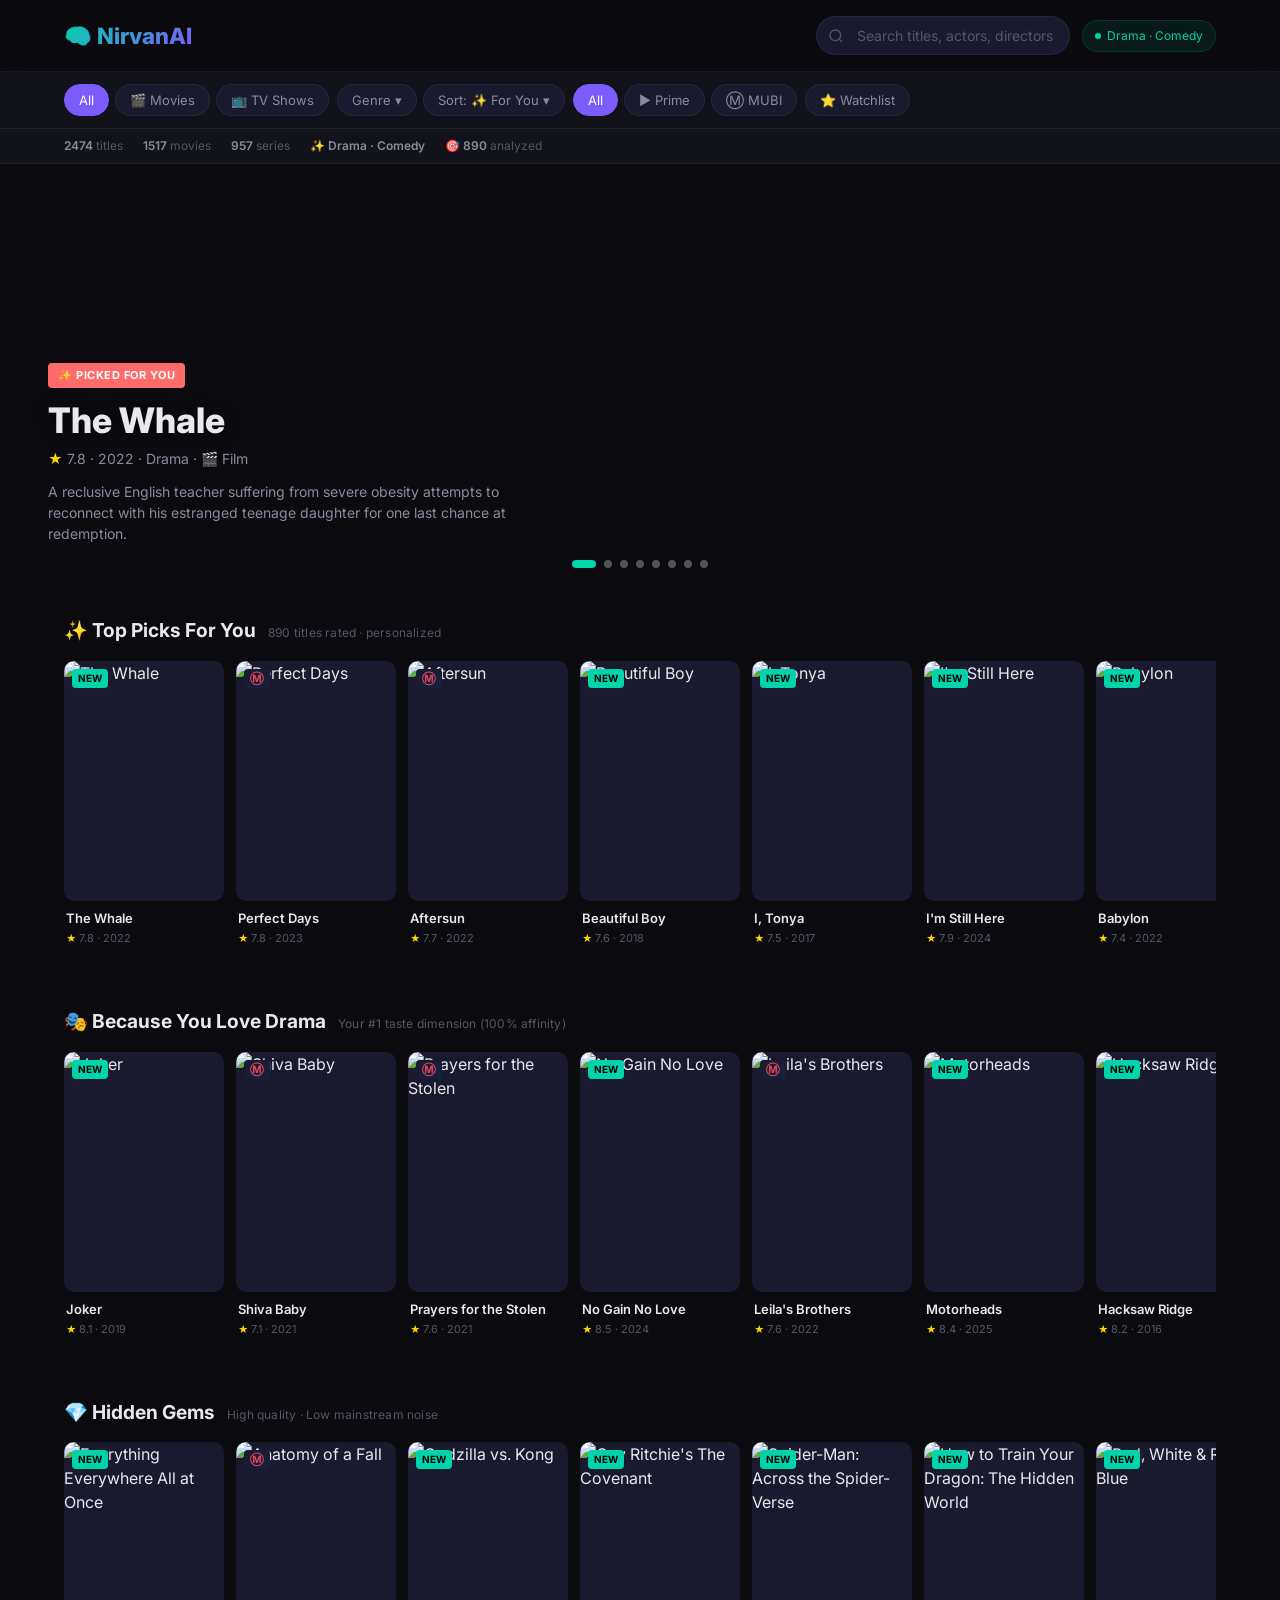
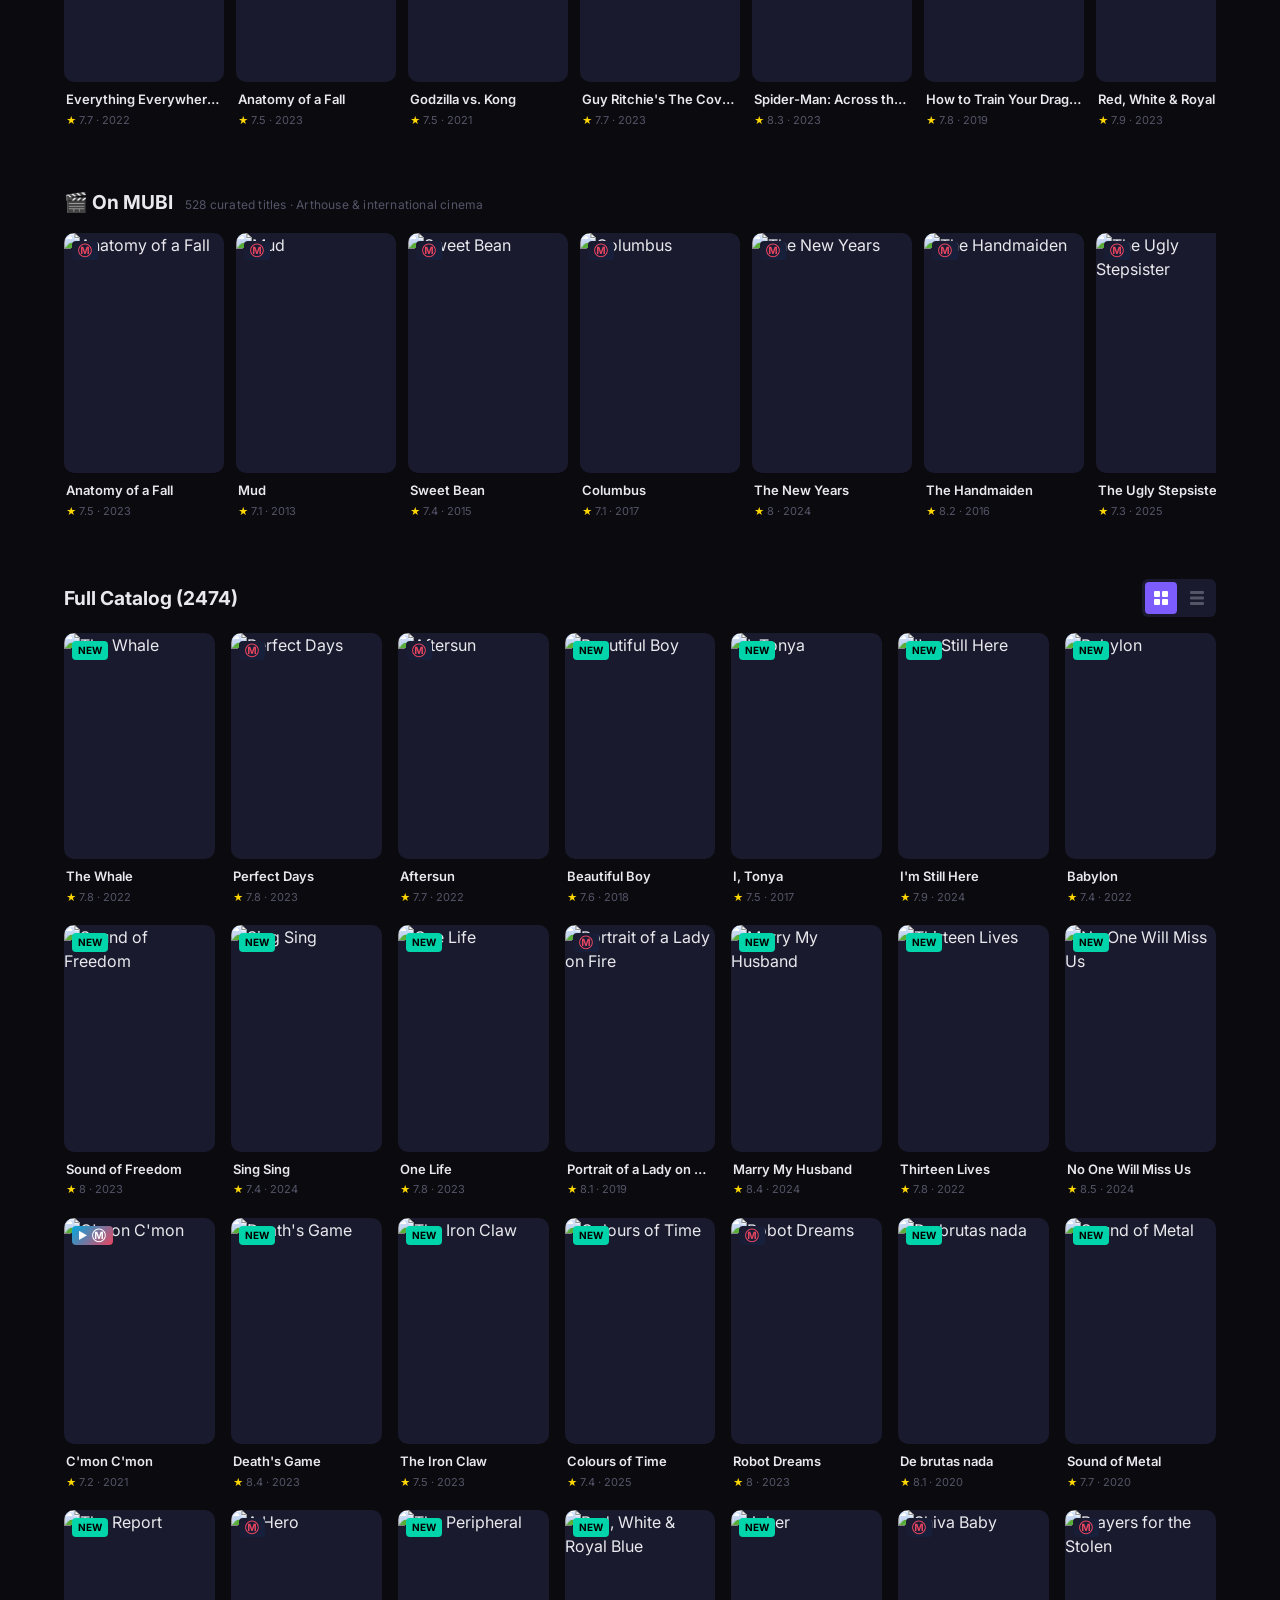
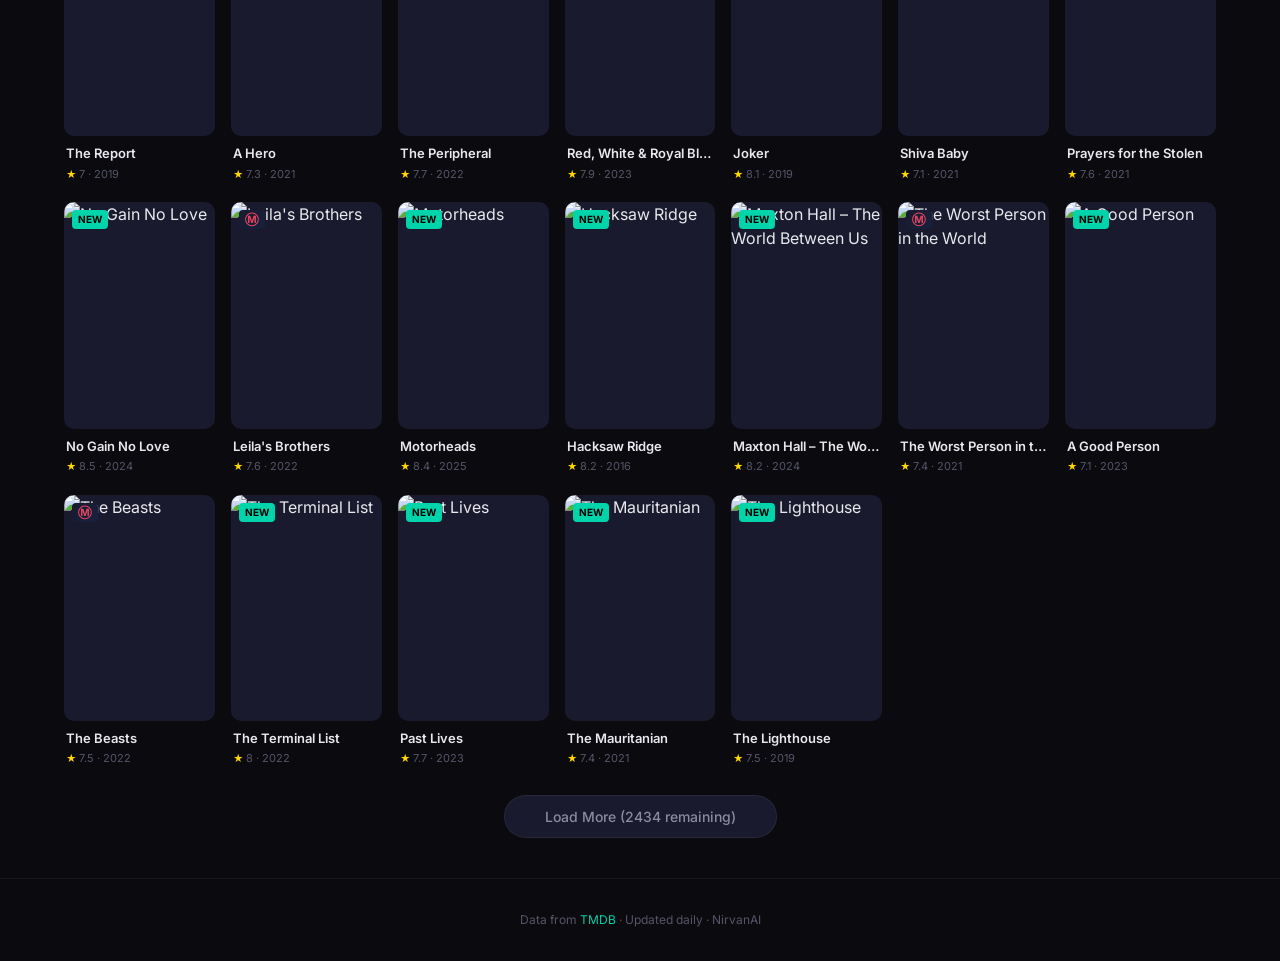
==== commit 19dfb05c: "deploy: 69581f5e6dfc5c49092e6536568417d0b967df5d" ====
--- a/index.html
+++ b/index.html
@@ -3,8 +3,8 @@
 <head>
     <meta charset="UTF-8">
     <meta name="viewport" content="width=device-width, initial-scale=1.0">
-    <title>Prime Video NL — What's New</title>
-    <meta name="description" content="Browse the full Amazon Prime Video Netherlands catalog. Discover new movies, trending series, and hidden gems updated daily.">
+    <title>NirvanAI — Personalized Cinema Discovery</title>
+    <meta name="description" content="Your AI-powered cinema discovery hub. Browse Prime Video and MUBI Netherlands catalogs with personalized taste-driven recommendations.">
     <link rel="preconnect" href="https://fonts.googleapis.com">
     <link rel="preconnect" href="https://fonts.gstatic.com" crossorigin>
     <link href="https://fonts.googleapis.com/css2?family=Inter:wght@400;500;600;700;800&display=swap" rel="stylesheet">
@@ -15,7 +15,7 @@
     <!-- Header -->
     <header class="header" id="header">
         <div class="header-inner">
-            <h1 class="logo">🎬 Prime Video NL</h1>
+            <h1 class="logo">🧠 NirvanAI</h1>
             <div class="header-actions">
                 <div class="search-box">
                     <svg class="search-icon" viewBox="0 0 24 24" fill="none" stroke="currentColor" stroke-width="2"><circle cx="11" cy="11" r="8"/><path d="m21 21-4.35-4.35"/></svg>
@@ -52,6 +52,11 @@
                         <button class="dropdown-item" data-sort="az">A → Z</button>
                     </div>
                 </div>
+            </div>
+            <div class="filter-group">
+                <button class="filter-btn filter-provider active" data-provider="all" id="providerAll">All</button>
+                <button class="filter-btn filter-provider" data-provider="prime" id="providerPrime">▶ Prime</button>
+                <button class="filter-btn filter-provider" data-provider="mubi" id="providerMubi">Ⓜ MUBI</button>
             </div>
             <div class="filter-group">
                 <button class="filter-btn" id="filterWatchlist" data-filter="watchlist">⭐ Watchlist</button>
@@ -103,6 +108,15 @@
         <div class="scroll-row" id="hiddenGemsRow"></div>
     </section>
 
+    <!-- Curated: On MUBI -->
+    <section class="section" id="mubiSection" style="display:none">
+        <div class="section-header-row">
+            <h2 class="section-title" id="mubiTitle">🎬 On MUBI</h2>
+            <span class="section-subtitle" id="mubiSubtitle">Curated arthouse · International cinema</span>
+        </div>
+        <div class="scroll-row" id="mubiRow"></div>
+    </section>
+
     <!-- Full Catalog Grid -->
     <section class="section" id="catalogSection">
         <div class="catalog-header">
@@ -133,7 +147,7 @@
 
     <!-- Footer -->
     <footer class="footer">
-        <p>Data from <a href="https://www.themoviedb.org/" target="_blank" rel="noopener">TMDB</a> · Updated daily · Prime Video NL</p>
+        <p>Data from <a href="https://www.themoviedb.org/" target="_blank" rel="noopener">TMDB</a> · Updated daily · NirvanAI</p>
     </footer>
 
     <script src="taste.js"></script>
--- a/style.css
+++ b/style.css
@@ -461,6 +461,17 @@
     color: #000;
 }
 
+.badge-mubi {
+    background: linear-gradient(135deg, #1a1a2e, #16213e);
+    color: #e94560;
+}
+
+.badge-both {
+    background: linear-gradient(135deg, #00a8e1, #e94560);
+    color: #fff;
+    letter-spacing: 1px;
+}
+
 .poster-watchlist {
     position: absolute;
     top: 8px;
@@ -648,6 +659,7 @@
 .list-badge-new { background: var(--accent-primary); color: #000; }
 .list-badge-movie { background: rgba(124,92,252,0.2); color: var(--accent-secondary); }
 .list-badge-tv { background: rgba(0,212,170,0.15); color: var(--accent-primary); }
+.list-badge-mubi { background: rgba(233,69,96,0.15); color: #e94560; }
 
 .list-item-meta {
     font-size: 12px;
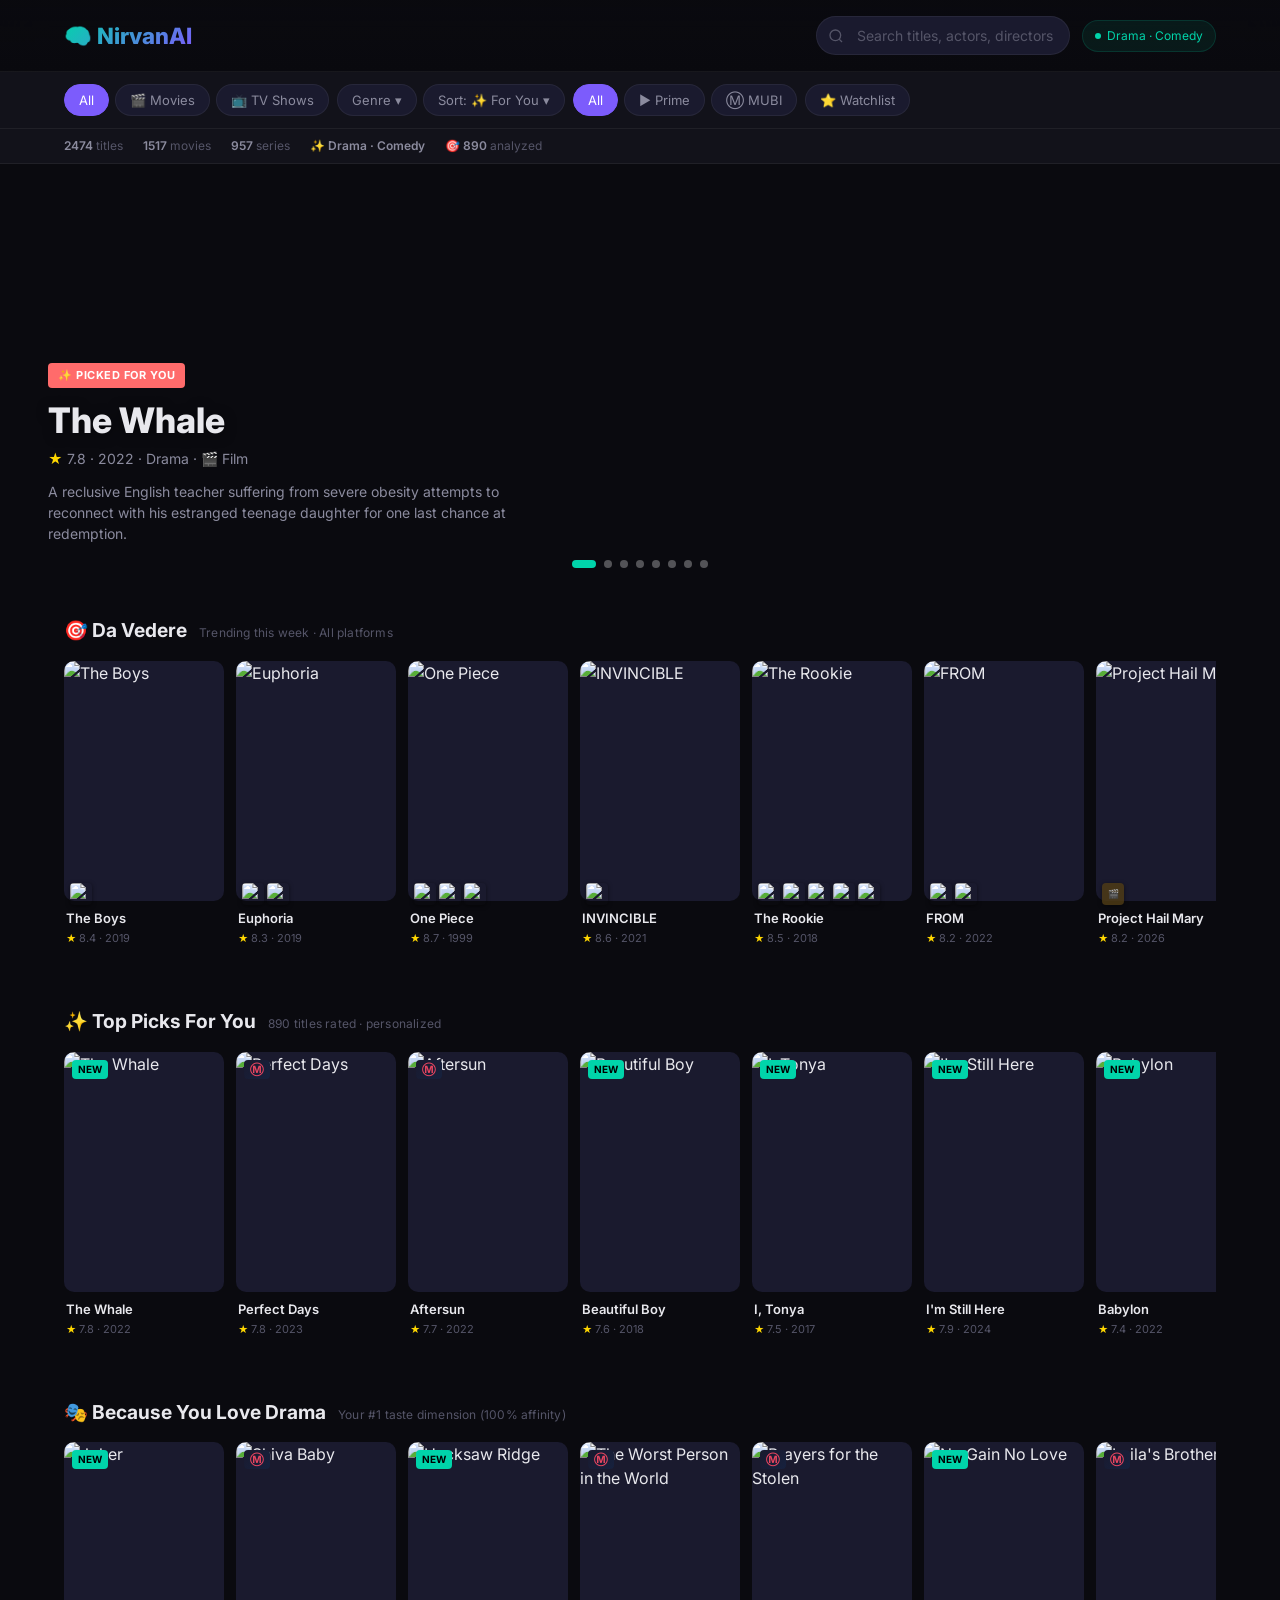
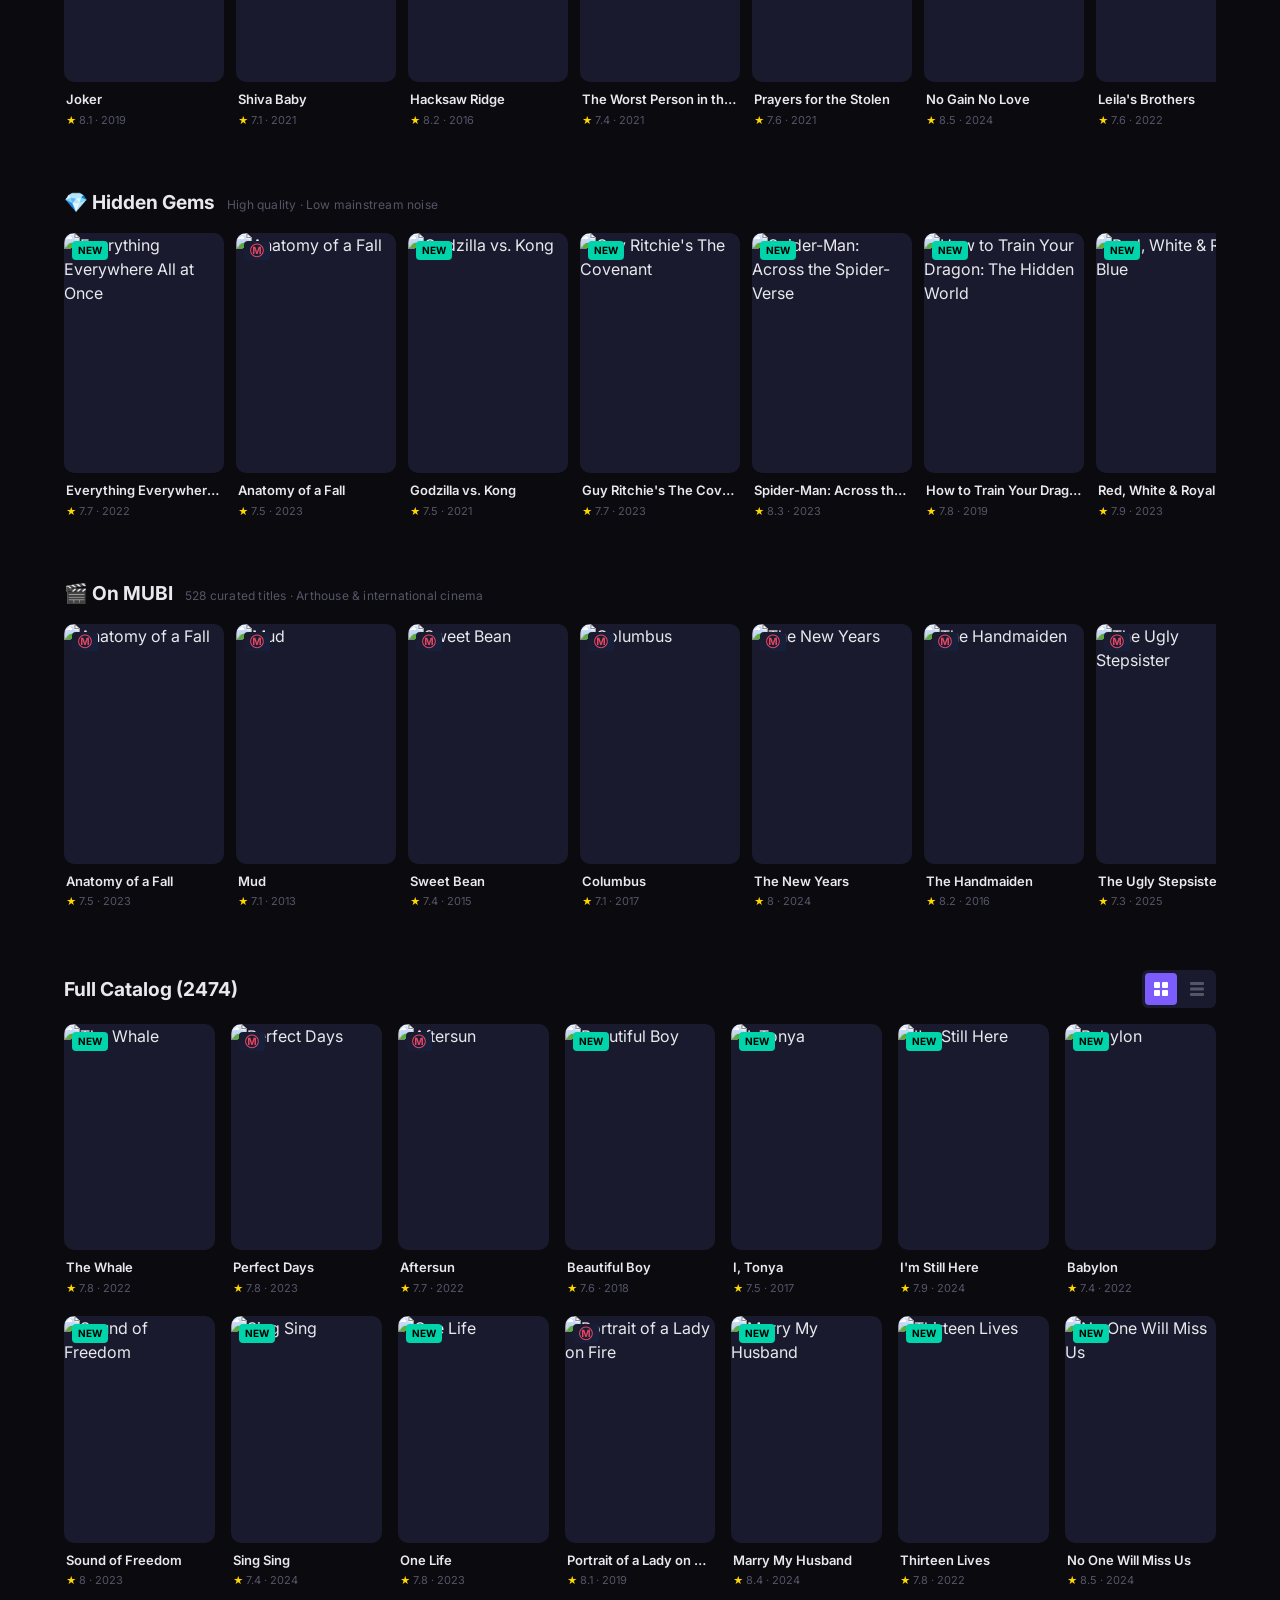
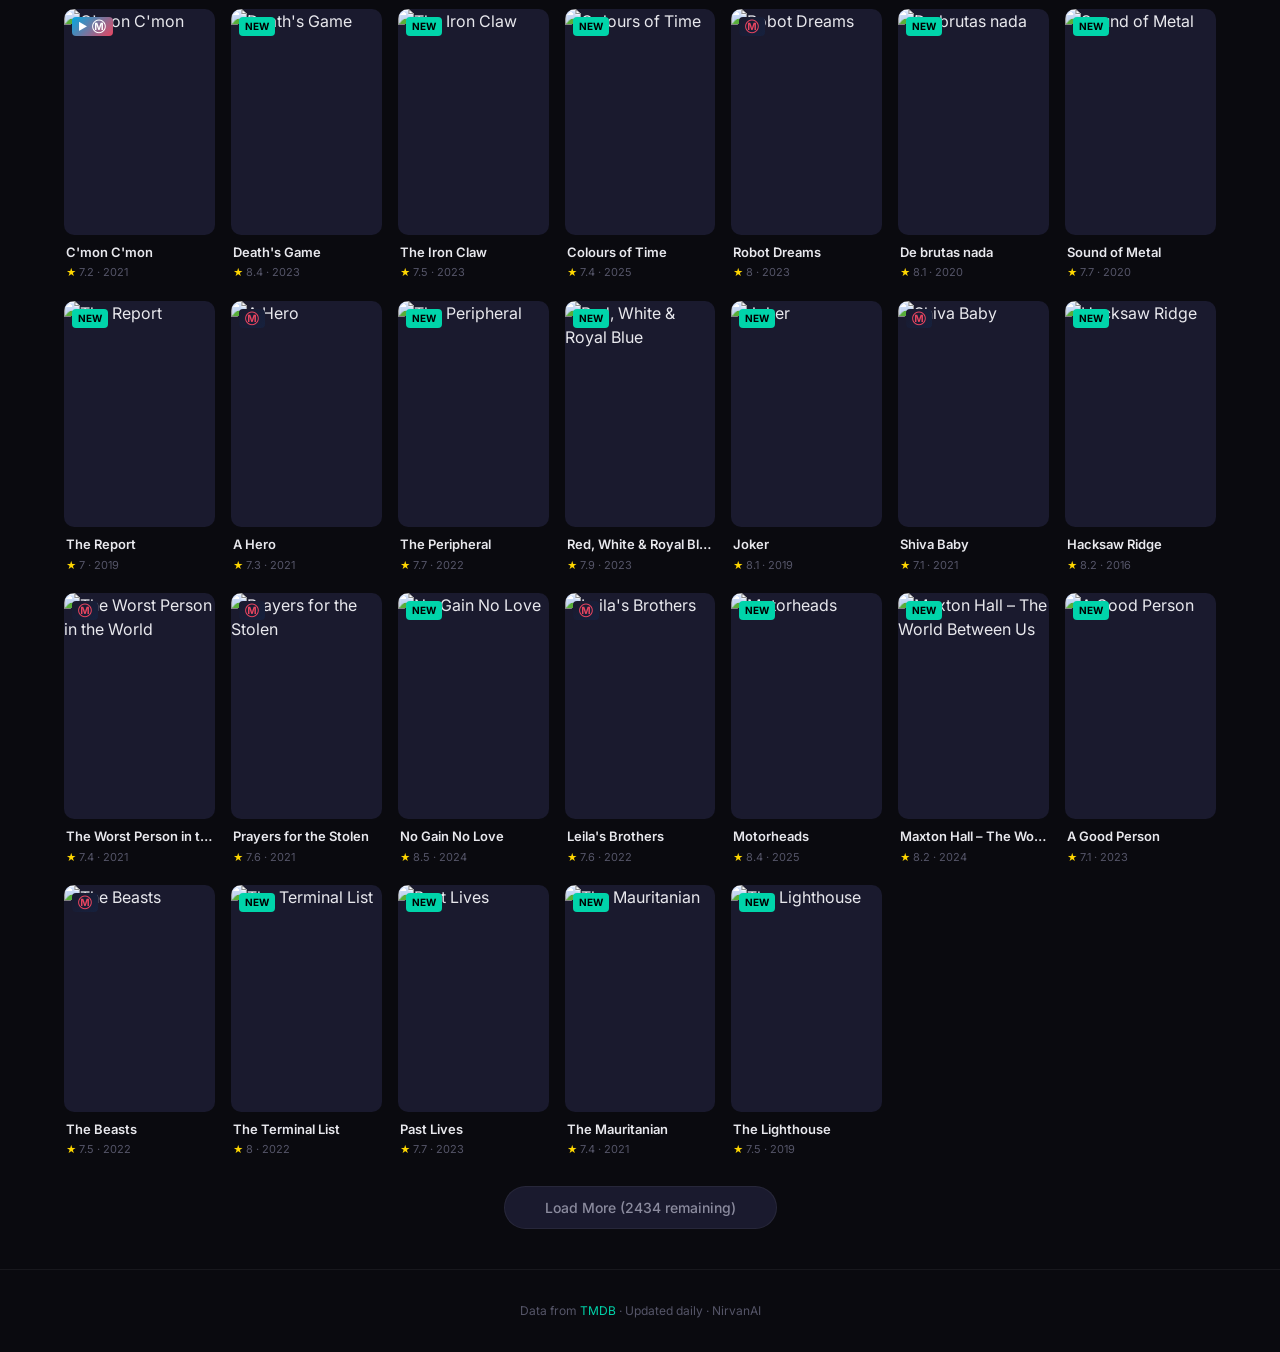
==== commit 8c38a00a: "deploy: bf57020e5278116d6d8861abf0715ef7f8656a93" ====
--- a/index.html
+++ b/index.html
@@ -81,6 +81,15 @@
         <div class="hero-dots" id="heroDots"></div>
     </section>
 
+    <!-- Spotlight: Da Vedere (channel-agnostic trending) -->
+    <section class="section" id="spotlightSection" style="display:none">
+        <div class="section-header-row">
+            <h2 class="section-title" id="spotlightTitle">🎯 Da Vedere</h2>
+            <span class="section-subtitle" id="spotlightSubtitle">Trending this week · All platforms</span>
+        </div>
+        <div class="scroll-row" id="spotlightRow"></div>
+    </section>
+
     <!-- Curated: Top Picks -->
     <section class="section" id="topPicksSection">
         <div class="section-header-row">
--- a/style.css
+++ b/style.css
@@ -472,6 +472,43 @@
     letter-spacing: 1px;
 }
 
+/* Spotlight provider logos */
+.spotlight-providers {
+    position: absolute;
+    bottom: 46px;
+    left: 6px;
+    display: flex;
+    gap: 3px;
+    z-index: 3;
+}
+
+.spotlight-prov-logo {
+    width: 22px;
+    height: 22px;
+    border-radius: 4px;
+    object-fit: cover;
+    box-shadow: 0 1px 4px rgba(0,0,0,0.5);
+}
+
+.spotlight-prov-badge {
+    display: flex;
+    align-items: center;
+    justify-content: center;
+    min-width: 22px;
+    height: 22px;
+    padding: 0 4px;
+    border-radius: 4px;
+    background: rgba(0,0,0,0.7);
+    color: #fff;
+    font-size: 9px;
+    font-weight: 700;
+    box-shadow: 0 1px 4px rgba(0,0,0,0.5);
+}
+
+.spotlight-theater {
+    background: rgba(80,60,20,0.8);
+}
+
 .poster-watchlist {
     position: absolute;
     top: 8px;
